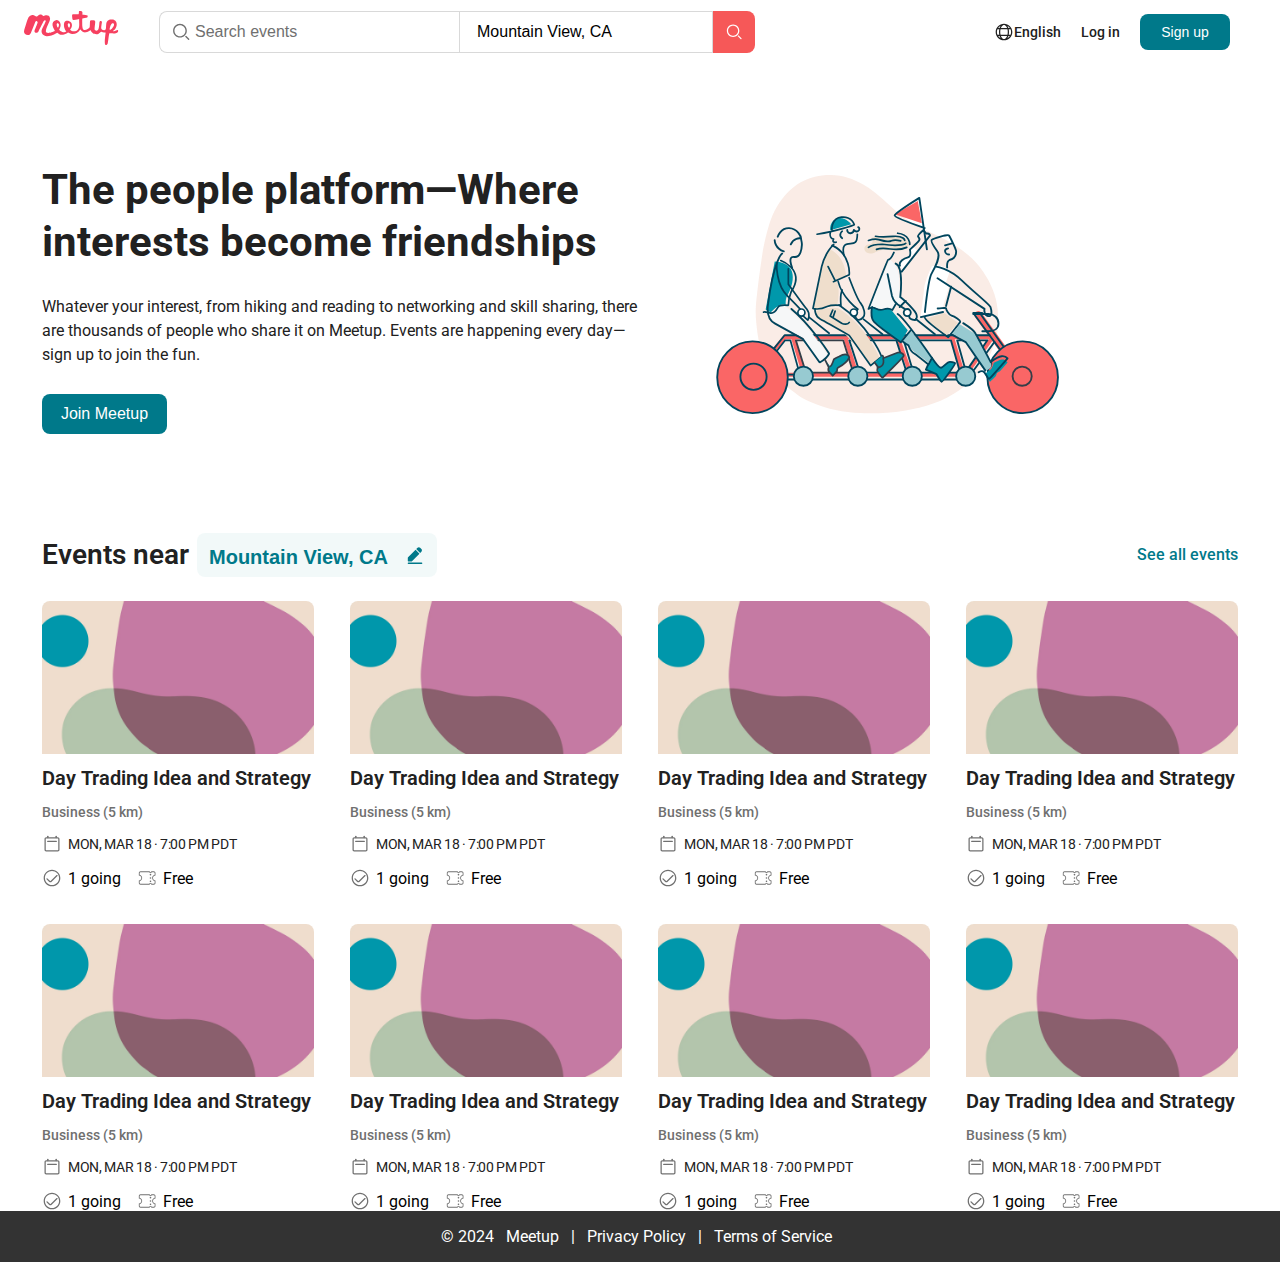
==== index.html @ 97d22ec7 "ADD: partials and routing" ====
<!DOCTYPE html>
<html lang="en">

<head>
    <meta charset="UTF-8">
    <meta name="viewport" content="width=device-width, initial-scale=1.0">
    <link rel="stylesheet" href="./css/main.css">
    <script src="/js/load-partials.js"></script>
    <title>Meetup. The people platform—Where interests become friendships</title>
</head>

<body>
    <!-- Навигация --><!-- Navigation -->
    <header class="header"></header>
    <script>loadPart("header");</script>

    <!-- Основной контент --><!-- Hauptinhalt -->
    <main class="main"></main>
    <script>loadPart("main");</script>

    <!-- Футер --><!-- Fußzeile -->
    <footer class="footer"></footer>
    <script>loadPart("footer");</script>

    <!-- <script src="./js/main.js"></script> -->
</body>

</html>
---- css/main.css ----
@charset "UTF-8";
@import url("https://fonts.googleapis.com/css2?family=Roboto:wght@400;500;700&display=swap");
* {
  margin: 0;
  padding: 0;
  box-sizing: border-box;
}

body {
  font-family: "Roboto", sans-serif;
  background-color: #FFF;
}

button {
  cursor: pointer;
}

.container {
  width: 100%;
  max-width: 1440px; /* Максимальная ширина контента */
  margin: 0 auto;
  padding: 0 0px;
}

/* Стили для основного контента */
.main {
  max-width: 1196px; /* Ширина основного контента */
  margin: 0 auto; /* Центрирование */
  padding: 0 0px; /* Отступы */
  width: 100%;
  display: flex;
  flex-direction: column;
  gap: 24px;
  justify-content: flex-start;
}

/* Медиазапросы для больших экранов (от 1920px) */
@media (min-width: 1920px) {
  .container {
    max-width: 1920px; /* Контейнер расширяется для больших экранов */
  }
}
/* Медиазапросы для планшетов (от 768px до 1024px) */
@media (max-width: 1024px) {
  .container {
    max-width: 100%; /* Контейнер занимает всю ширину */
    padding: 0 15px; /* Отступы */
  }
  .main {
    max-width: 100%; /* Основной контент растягивается на всю ширину */
    padding: 0 15px;
  }
  .nav__search__input {
    width: 100%; /* Поля поиска становятся шире */
  }
}
/* Медиазапросы для мобильных устройств (до 767px) */
@media (max-width: 767px) {
  .container {
    max-width: 100%;
    padding: 0 10px; /* Уменьшаем отступы для мобильных */
  }
  .main {
    max-width: 100%; /* Основной контент занимает всю ширину */
    padding: 0 10px;
  }
  /* Адаптация навигации */
  .nav {
    flex-direction: column; /* Навигация становится вертикальной */
    align-items: center;
  }
  .nav__search__input {
    width: 100%; /* Поля поиска занимают всю ширину */
    margin-bottom: 10px; /* Добавляем отступы между элементами */
  }
  .nav__user-actions {
    flex-direction: column;
    align-items: center;
    margin-top: 10px;
  }
  .events__list {
    flex-direction: column; /* Карточки событий отображаются вертикально */
  }
  .event-card {
    width: 100%; /* Карточки занимают всю ширину */
    margin-bottom: 15px; /* Отступы между карточками */
  }
}
.nav {
  background-color: #FFF;
  display: flex;
  justify-content: space-between;
  align-items: center;
  padding: 11px 50px 11px 24px;
}
.nav__part-left {
  display: flex;
  justify-content: flex-start;
}
.nav__part-right {
  display: flex;
  justify-content: flex-end;
}
.nav__logo-link {
  margin-right: 40px;
}
.nav__search {
  display: flex;
}
.nav__search__button {
  border: none;
  border-radius: 0px 8px 8px 0px;
  background: #F65858;
  width: 42px;
  height: 42px;
  display: flex;
  justify-content: center;
  align-items: center;
}
.nav__search__input {
  height: 42px;
  border: 1px solid #D9D9D9;
  font-size: 16px;
  color: #000;
}
.nav__search__input:nth-child(1) {
  font-size: 16px;
  border-radius: 8px 0px 0px 8px;
  border-right: 0px;
  width: 300px;
  padding-left: 35px;
  background-image: url("/assets/icons/finde-22x22-black.svg");
  background-repeat: no-repeat;
  background-position: 10px center;
}
.nav__search__input:nth-child(1)::placeholder {
  color: #707070;
}
.nav__search__input:nth-child(2) {
  width: 254px;
  border-radius: 0px;
  padding: 13px 9px 13px 17px;
}
.nav__user-actions {
  display: flex;
  justify-content: center;
  align-items: center;
  gap: 20px;
}
.nav__user-actions button {
  border-radius: 8px;
  border: none;
  background: #00798A;
  display: flex;
  width: 90px;
  height: 36px;
  padding: 8px 16px 8px 16px;
  justify-content: center;
  align-items: center;
  color: #FFF;
  font-size: 14px;
}
.nav__user-actions a {
  display: flex;
  justify-content: center;
  align-items: center;
  color: #212121;
  text-align: center;
  font-size: 14px;
  font-style: normal;
  font-weight: 500;
  line-height: 20px;
  text-decoration: none;
}
.nav__user-actions a--primary {
  background-color: #2ecc71;
  padding: 0.5rem 1rem;
  border-radius: 5px;
}

.hero {
  text-align: center;
  background-color: white;
  display: flex;
  padding: 98px 0 98px 0;
  gap: 46px;
}
.hero__left {
  width: 600px;
  display: flex;
  flex-direction: column;
  align-items: flex-start;
  justify-content: space-around;
  gap: 24px;
}
.hero__title {
  font-size: 42px;
  color: #212121;
  font-weight: 700;
  line-height: 52px;
  text-align: left;
}
.hero__description {
  text-align: left;
  color: #212121;
  font-family: Roboto;
  font-size: 16px;
  font-style: normal;
  font-weight: 400;
  line-height: 24px;
}
.hero__join-button {
  border-radius: 8px;
  background: #00798A;
  color: white;
  font-size: 16px;
  display: flex;
  width: 125px;
  height: 40px;
  padding: 8px 16px 8px 16px;
  justify-content: center;
  align-items: center;
  border: none;
}

.events__head {
  display: flex;
  flex-direction: row;
  justify-content: space-between;
  align-items: center;
  padding-bottom: 24px;
}
.events__head__left {
  display: flex;
  flex-direction: row;
  gap: 8px;
  align-items: center;
}
.events__head__right__link {
  text-decoration: none;
  color: #00798A;
  font-size: 16px;
  font-style: normal;
  font-weight: 500;
  line-height: 24px;
}
.events__title {
  font-size: 28px;
  font-weight: 600;
  line-height: 36px;
  color: #212121;
}
.events__input-city {
  border-radius: 8px;
  background: rgba(151, 202, 209, 0.12);
  display: flex;
  width: 240px;
  padding: 12px 12px 8px 12px;
  justify-content: center;
  align-items: flex-start;
  gap: 8px;
  color: #00798A;
  font-size: 20px;
  font-style: normal;
  font-weight: 600;
  line-height: 24px;
  border: none;
  background-image: url("/assets/icons/edit-input.svg");
  background-repeat: no-repeat;
  background-position: calc(100% - 10px) center;
}
.events__list {
  display: grid;
  grid-template-columns: repeat(auto-fit, minmax(250px, 1fr));
  /* Сетка из карточек */
  gap: 36px;
}
.events__list .event-card {
  background-color: #fff;
  border-radius: 10px;
  display: flex;
  flex-direction: column;
  justify-content: center;
}
.events__list .event-card__img {
  width: 100%;
  border-radius: 8px;
  padding-bottom: 12px;
}
.events__list .event-card__title {
  color: #212121;
  font-family: Roboto;
  font-size: 20px;
  font-style: normal;
  font-weight: 600;
  line-height: 24px;
}
.events__list .event-card__info {
  color: #707070;
  font-size: 14px;
  font-style: normal;
  font-weight: 500;
  line-height: 20px;
  padding: 12px 0;
}
.events__list .event-card__date {
  color: #212121;
  font-size: 14px;
  font-style: normal;
  font-weight: 400;
  line-height: 20px;
  letter-spacing: -0.35px;
  text-transform: uppercase;
  padding-bottom: 14px;
  display: flex;
  align-items: center;
  /* Выровнять иконку и текст по центру вертикально */
}
.events__list .event-card__date::before {
  content: url("/assets/icons/calendar.svg");
  padding-right: 6px;
  height: 20px;
  width: 20px;
}
.events__list .event-card__options {
  display: flex;
  flex-direction: row;
  align-items: center;
  gap: 16px;
}
.events__list .event-card__options span {
  display: inline-flex;
  flex-direction: row;
  align-items: center;
}
.events__list .event-card__options span:nth-child(1)::before {
  display: inline-block;
  content: url("/assets/icons/done.svg");
  padding-right: 6px;
  height: 20px;
  width: 20px;
}
.events__list .event-card__options span:nth-child(2)::before {
  display: inline-block;
  content: url("/assets/icons/ticket.svg");
  padding-right: 6px;
  height: 20px;
  width: 20px;
}

.footer {
  background-color: #333;
  color: white;
  text-align: center;
  padding: 1rem 0;
}
.footer__link {
  color: white;
  text-decoration: none;
  margin: 0 0.5rem;
}/*# sourceMappingURL=main.css.map */
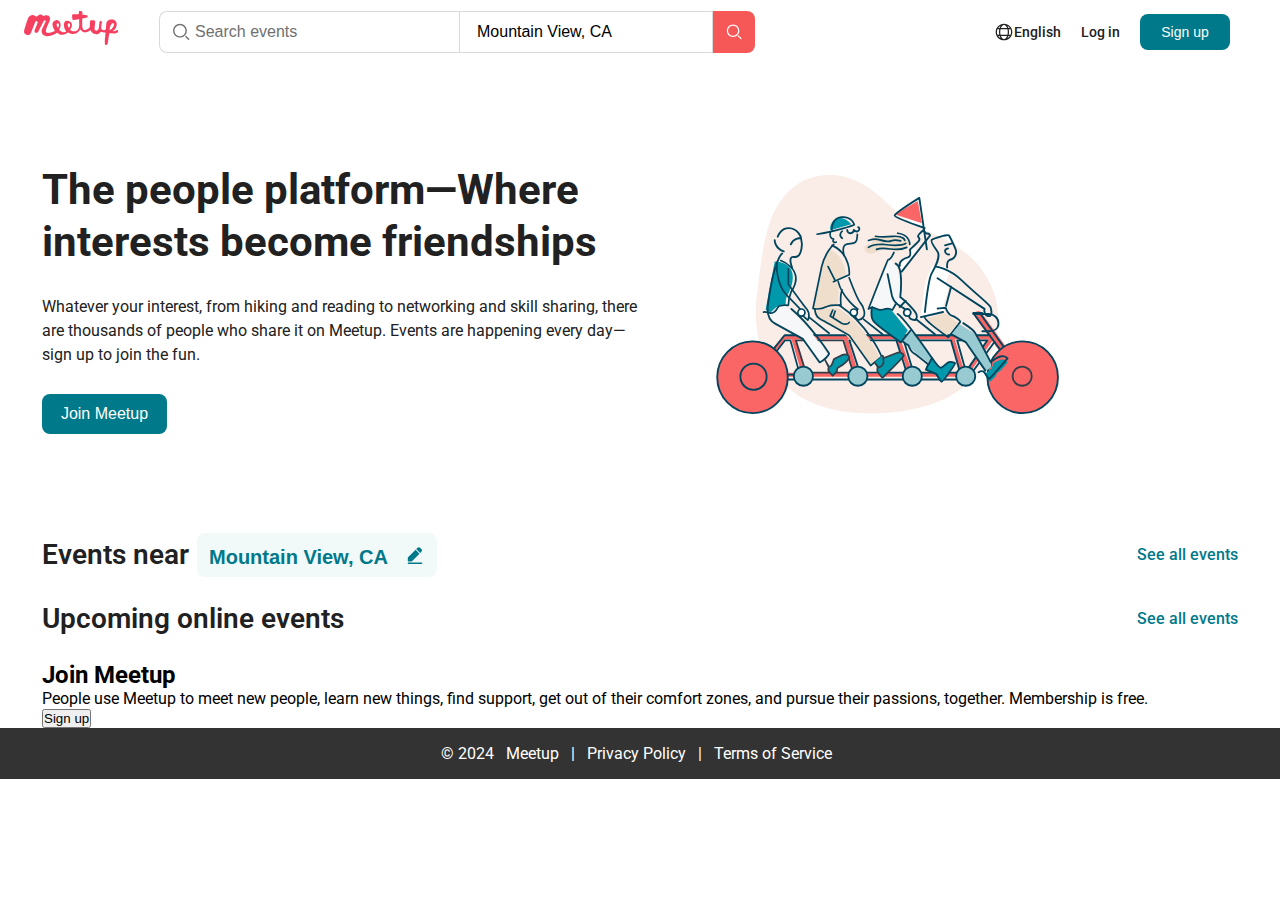
==== commit 43b992f0: "ADD: Section JOIN" ====
--- a/index.html
+++ b/index.html
@@ -6,20 +6,29 @@
     <meta name="viewport" content="width=device-width, initial-scale=1.0">
     <link rel="stylesheet" href="./css/main.css">
     <script src="/js/load-partials.js"></script>
+    <script src="/js/data.js"></script>
+    <script src="/js/events.js"></script>
     <title>Meetup. The people platform—Where interests become friendships</title>
 </head>
 
 <body>
     <!-- Навигация --><!-- Navigation -->
-    <header class="header"></header>
+    <header class="header" id="header"></header>
     <script>loadPart("header");</script>
 
     <!-- Основной контент --><!-- Hauptinhalt -->
-    <main class="main"></main>
-    <script>loadPart("main");</script>
+    <main class="main" id="main"></main>
+    <script>
+        loadPart("main")
+            .then(()=>{
+        showActualEvents('events__list');
+                showActualEventsOnline('events__list__online');
+
+            })
+    </script>
 
     <!-- Футер --><!-- Fußzeile -->
-    <footer class="footer"></footer>
+    <footer class="footer" id="footer"></footer>
     <script>loadPart("footer");</script>
 
     <!-- <script src="./js/main.js"></script> -->
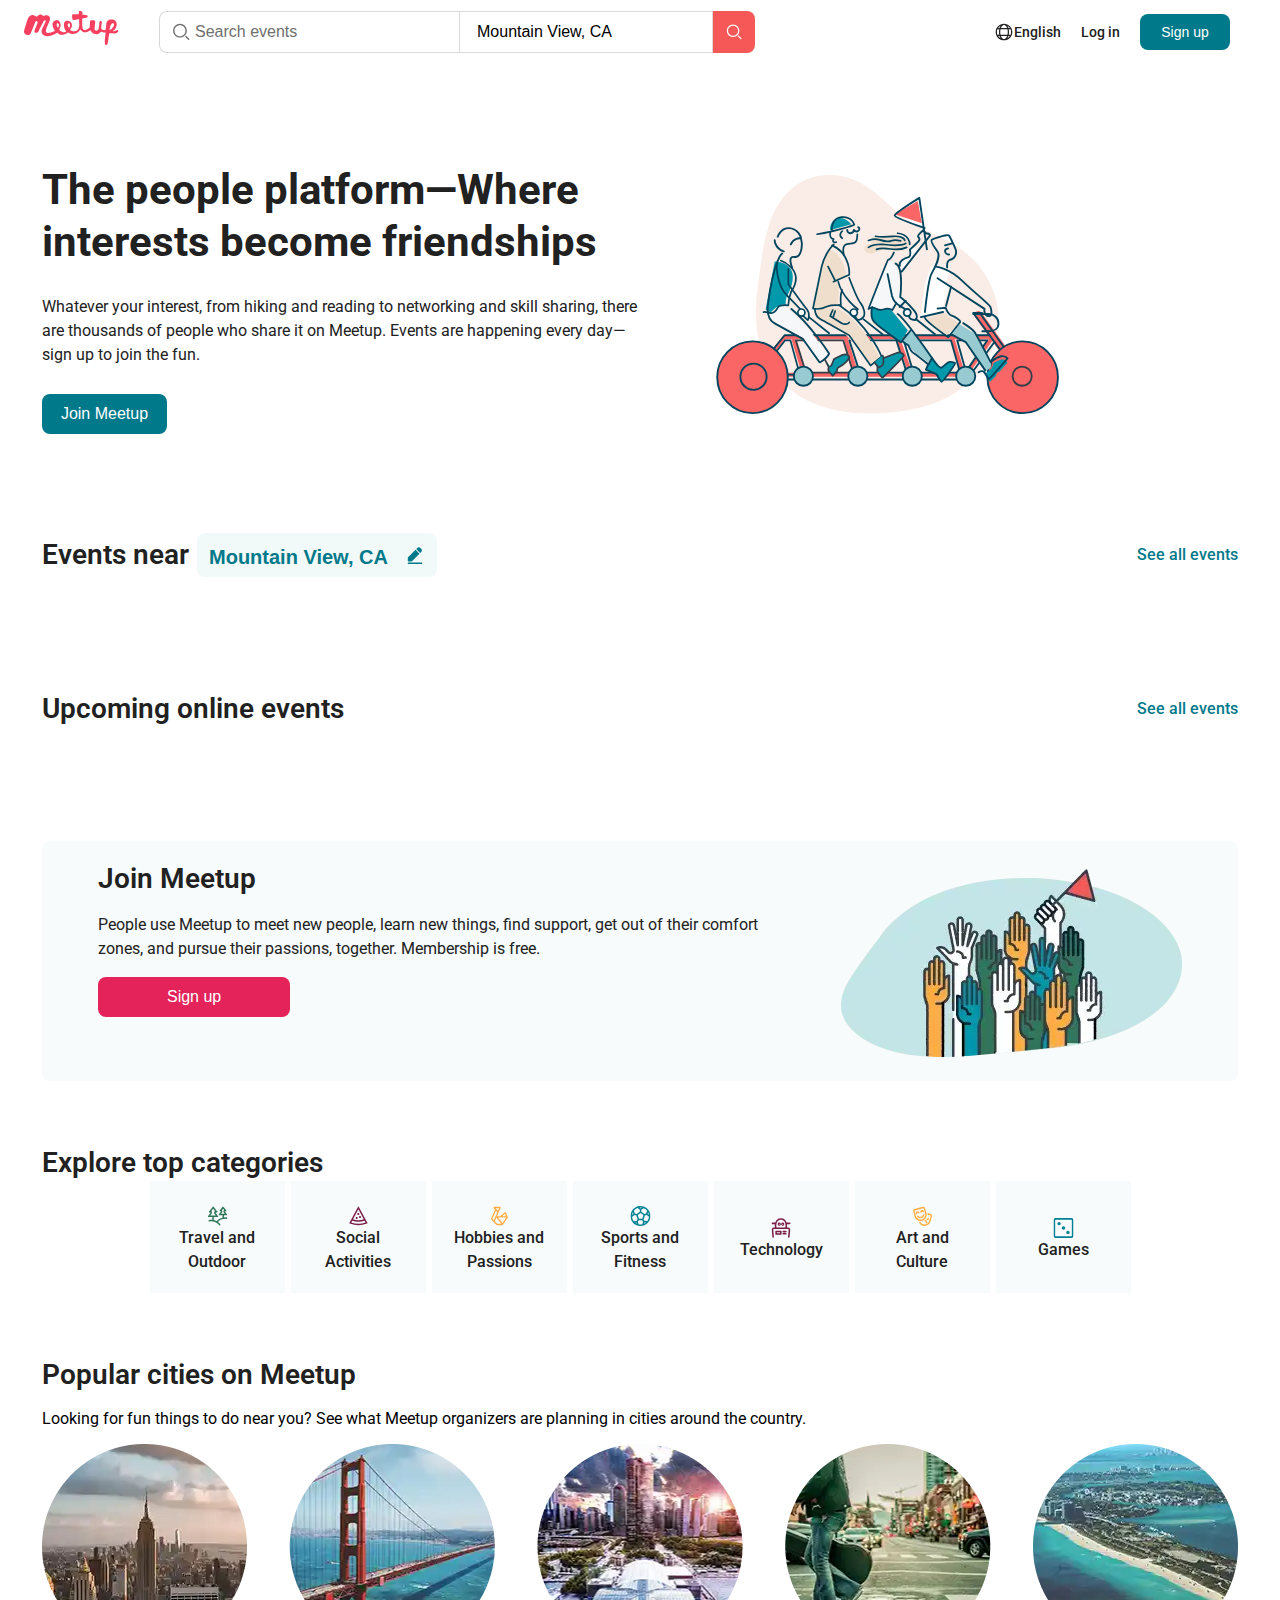
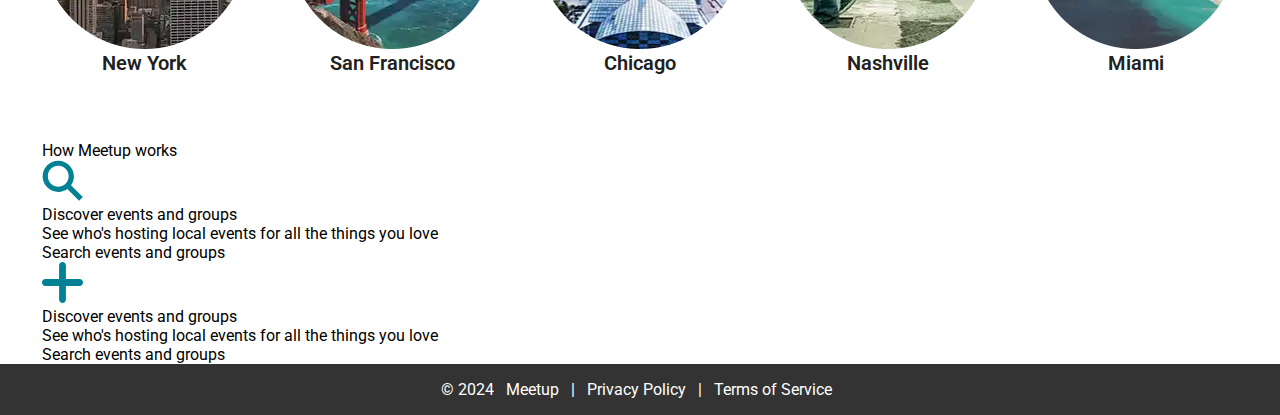
==== commit 3a48ab70: "ADD: Section other-info in main page" ====
--- a/index.html
+++ b/index.html
@@ -20,8 +20,9 @@
     <main class="main" id="main"></main>
     <script>
         loadPart("main")
-            .then(()=>{
-        showActualEvents('events__list');
+            .then(() => {
+                console.log(eventsStore);
+                showActualEvents('events__list');
                 showActualEventsOnline('events__list__online');
 
             })
--- a/css/main.css
+++ b/css/main.css
@@ -223,6 +223,9 @@
   border: none;
 }
 
+.events {
+  padding-bottom: 90px;
+}
 .events__head {
   display: flex;
   flex-direction: row;
@@ -272,7 +275,6 @@
 .events__list {
   display: grid;
   grid-template-columns: repeat(auto-fit, minmax(250px, 1fr));
-  /* Сетка из карточек */
   gap: 36px;
 }
 .events__list .event-card {
@@ -280,7 +282,7 @@
   border-radius: 10px;
   display: flex;
   flex-direction: column;
-  justify-content: center;
+  justify-content: flex-start;
 }
 .events__list .event-card__img {
   width: 100%;
@@ -289,7 +291,6 @@
 }
 .events__list .event-card__title {
   color: #212121;
-  font-family: Roboto;
   font-size: 20px;
   font-style: normal;
   font-weight: 600;
@@ -314,7 +315,6 @@
   padding-bottom: 14px;
   display: flex;
   align-items: center;
-  /* Выровнять иконку и текст по центру вертикально */
 }
 .events__list .event-card__date::before {
   content: url("/assets/icons/calendar.svg");
@@ -358,4 +358,136 @@
   color: white;
   text-decoration: none;
   margin: 0 0.5rem;
+}
+
+.onother_info {
+  display: flex;
+  flex-direction: column;
+  gap: 64px;
+}
+
+.join {
+  border-radius: 8px;
+  background-color: rgba(151, 202, 209, 0.08);
+  width: 100%;
+  padding: 20px 56px;
+  display: flex;
+  flex-direction: row;
+  gap: 74px;
+}
+.join__content {
+  gap: 16px;
+  display: flex;
+  flex-direction: column;
+}
+.join__title {
+  color: #212121;
+  font-size: 28px;
+  font-weight: 600;
+  line-height: 36px;
+}
+.join__description {
+  color: #212121;
+  font-size: 16px;
+  font-weight: 400;
+  line-height: 24px;
+}
+.join__button {
+  border-radius: 8px;
+  background: #E32359;
+  display: flex;
+  width: 192px;
+  height: 40px;
+  padding: 8px 66.6px 8px 66.78px;
+  justify-content: center;
+  align-items: center;
+  color: #FFF;
+  font-size: 16px;
+  font-weight: 500;
+  line-height: 24px;
+  border: none;
+}
+
+.categories__title {
+  color: #212121;
+  font-size: 28px;
+  font-style: normal;
+  font-weight: 600;
+  line-height: 36px;
+}
+.categories__items {
+  border-radius: 8px;
+  display: flex;
+  flex-direction: row;
+  justify-content: center;
+  align-items: center;
+  gap: 6px;
+}
+.categories__item {
+  padding: 22px 16px 16px 16px;
+  background: rgba(151, 202, 209, 0.08);
+  width: 135px;
+  height: 112px;
+  display: flex;
+  flex-direction: column;
+  justify-content: center;
+  align-items: center;
+}
+.categories__item p {
+  color: #212121;
+  text-align: center;
+  font-size: 16px;
+  font-style: normal;
+  font-weight: 500;
+  line-height: 24px;
+}
+
+.city {
+  display: flex;
+  flex-direction: column;
+  gap: 16px;
+}
+.city__title {
+  color: #212121;
+  font-size: 28px;
+  font-style: normal;
+  font-weight: 600;
+  line-height: 36px;
+}
+.city__description {
+  color: #707070;
+  font-size: 16px;
+  font-style: normal;
+  font-weight: 400;
+  line-height: 24px;
+}
+.city__items {
+  display: flex;
+  flex-direction: row;
+  gap: 42px;
+}
+.city__item {
+  display: flex;
+  flex-direction: column;
+  justify-content: center;
+  align-items: center;
+  color: #212121;
+  text-align: center;
+  font-size: 20px;
+  font-style: normal;
+  font-weight: 600;
+  line-height: 28px;
+}
+
+.how {
+  display: flex;
+  flex-direction: column;
+}
+.how__items {
+  display: flex;
+  flex-direction: row;
+}
+.how__item {
+  display: flex;
+  flex-direction: column;
 }/*# sourceMappingURL=main.css.map */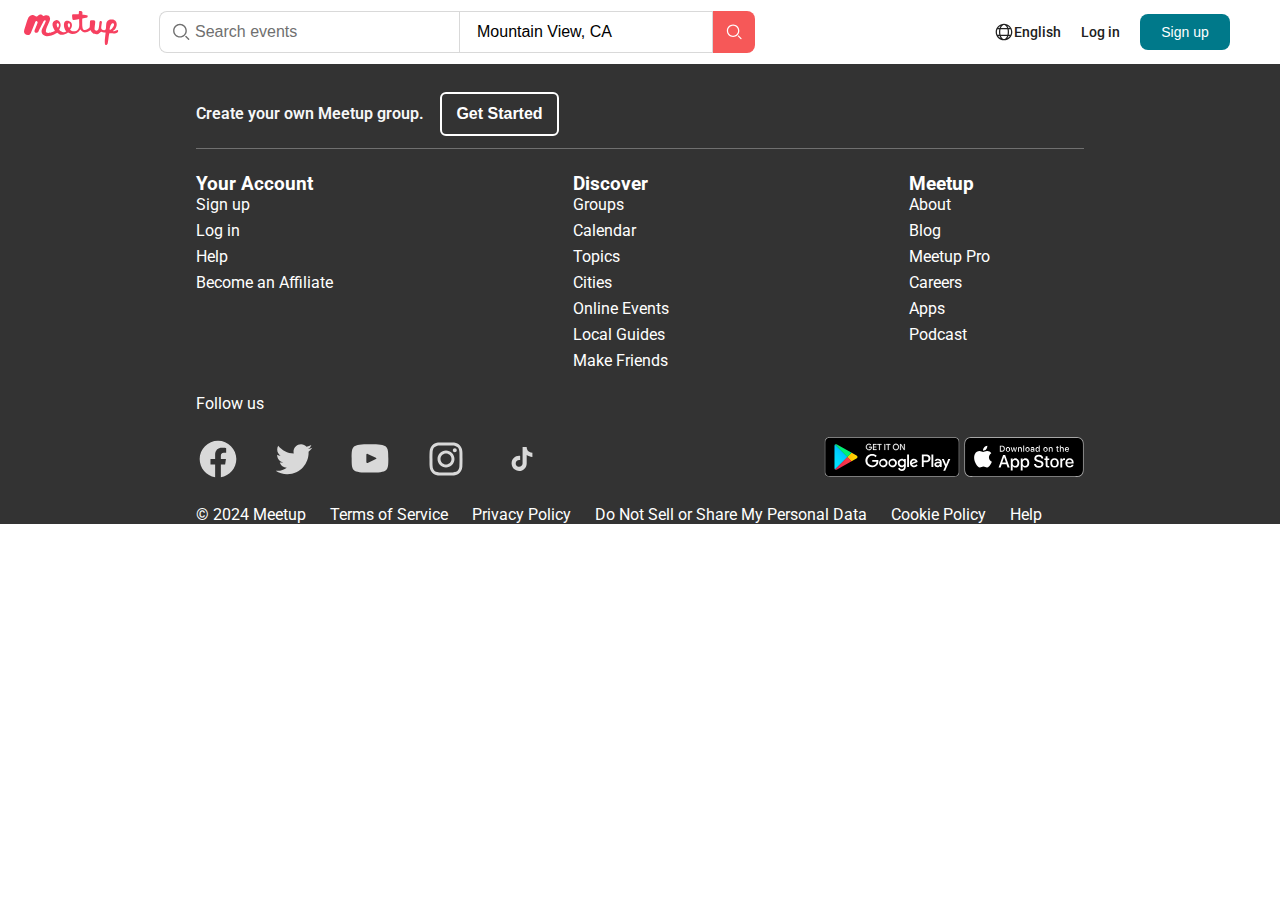
==== commit f538ecae: "ADD: new page in routing" ====
--- a/index.html
+++ b/index.html
@@ -1,38 +1,43 @@
 <!DOCTYPE html>
 <html lang="en">
-
-<head>
-    <meta charset="UTF-8">
-    <meta name="viewport" content="width=device-width, initial-scale=1.0">
-    <link rel="stylesheet" href="./css/main.css">
+  <head>
+    <meta charset="UTF-8" />
+    <meta name="viewport" content="width=device-width, initial-scale=1.0" />
+    <link rel="stylesheet" href="./css/main.css" />
     <script src="/js/load-partials.js"></script>
     <script src="/js/data.js"></script>
     <script src="/js/events.js"></script>
-    <title>Meetup. The people platform—Where interests become friendships</title>
-</head>
+    <title>
+      Meetup. The people platform—Where interests become friendships
+    </title>
+  </head>
 
-<body>
+  <body>
     <!-- Навигация --><!-- Navigation -->
     <header class="header" id="header"></header>
-    <script>loadPart("header");</script>
+    <script>
+      loadPart("header");
+    </script>
 
     <!-- Основной контент --><!-- Hauptinhalt -->
     <main class="main" id="main"></main>
     <script>
-        loadPart("main")
-            .then(() => {
-                console.log(eventsStore);
-                showActualEvents('events__list');
-                showActualEventsOnline('events__list__online');
-
-            })
+      const urlParams = new URLSearchParams(window.location.search);
+      const pageParam = urlParams.get("page");
+        if (pageParam==='')
+      loadPart("main").then(() => {
+        console.log(eventsStore);
+        showActualEvents("events__list");
+        showActualEventsOnline("events__list__online");
+      });
     </script>
 
     <!-- Футер --><!-- Fußzeile -->
     <footer class="footer" id="footer"></footer>
-    <script>loadPart("footer");</script>
+    <script>
+      loadPart("footer");
+    </script>
 
     <!-- <script src="./js/main.js"></script> -->
-</body>
-
-</html>+  </body>
+</html>
--- a/css/main.css
+++ b/css/main.css
@@ -133,6 +133,9 @@
   background-repeat: no-repeat;
   background-position: 10px center;
 }
+.nav__search__input:nth-child(1)::-moz-placeholder {
+  color: #707070;
+}
 .nav__search__input:nth-child(1)::placeholder {
   color: #707070;
 }
@@ -286,10 +289,15 @@
 }
 .events__list .event-card__img {
   width: 100%;
-  border-radius: 8px;
-  padding-bottom: 12px;
+  height: 192px !important;
+  /* Задаем фиксированную высоту */
+  -o-object-fit: cover !important;
+     object-fit: cover !important;
+  /* Изображение будет обрезано, чтобы сохранить пропорции */
+  border-radius: 8px;
 }
 .events__list .event-card__title {
+  padding-top: 12px;
   color: #212121;
   font-size: 20px;
   font-style: normal;
@@ -351,16 +359,94 @@
 .footer {
   background-color: #333;
   color: white;
-  text-align: center;
-  padding: 1rem 0;
-}
-.footer__link {
+  display: flex;
+  padding: 16px 196px 0px 196px;
+  justify-content: center;
+  align-items: center;
+}
+.footer__links-list {
+  display: flex;
+  flex-direction: column;
+  gap: 7px;
+}
+.footer a {
   color: white;
   text-decoration: none;
-  margin: 0 0.5rem;
-}
-
-.onother_info {
+}
+.footer ul {
+  list-style: none;
+}
+.footer__container {
+  gap: 24px;
+  display: flex;
+  flex-direction: column;
+}
+.footer__container__top {
+  display: flex;
+  height: 69px;
+  align-items: center;
+  gap: 16px;
+  flex-shrink: 0;
+  border-bottom: 1px solid #707070;
+}
+.footer__container__top__text {
+  color: #f6f7f8;
+  font-family: Roboto;
+  font-size: 16px;
+  font-weight: 600;
+  line-height: 24px;
+}
+.footer__container__top__button {
+  border-radius: 6px;
+  border: 2px solid #fff;
+  display: flex;
+  width: 119px;
+  height: 44px;
+  padding: 10px 14px 10px 14px;
+  justify-content: center;
+  align-items: center;
+  color: #fff;
+  font-size: 16px;
+  font-weight: 600;
+  line-height: 24px;
+  background-color: #333;
+}
+.footer__container__links {
+  display: flex;
+  flex-direction: row;
+  gap: 240px;
+  justify-content: flex-start;
+  align-items: flex-start;
+}
+.footer__container__social {
+  display: flex;
+  flex-direction: row;
+  justify-content: flex-start;
+  gap: 32px;
+}
+.footer__container__app {
+  display: flex;
+  flex-direction: row;
+  justify-content: flex-end;
+  gap: 24px;
+}
+.footer__container__ico {
+  display: flex;
+  flex-direction: row;
+  justify-content: space-between;
+}
+.footer__container__bottom {
+  display: flex;
+  flex-direction: row;
+  gap: 24px;
+}
+.footer__container__bottom-list {
+  display: flex;
+  flex-direction: row;
+  gap: 24px;
+}
+
+.another-info {
   display: flex;
   flex-direction: column;
   gap: 64px;
@@ -483,11 +569,91 @@
   display: flex;
   flex-direction: column;
 }
+.how__title {
+  color: #212121;
+  font-size: 28px;
+  font-weight: 600;
+  line-height: 36px;
+}
 .how__items {
   display: flex;
   flex-direction: row;
+  gap: 32px;
 }
 .how__item {
-  display: flex;
-  flex-direction: column;
+  border-radius: 8px;
+  background: rgba(151, 202, 209, 0.08);
+  padding: 32px 112px 24px 24px;
+  display: flex;
+  flex-direction: row;
+  align-items: flex-start;
+  gap: 24px;
+}
+.how__item__content__title {
+  color: #212121;
+  font-size: 20px;
+  font-weight: 600;
+  line-height: 24px;
+}
+.how__item__content__description {
+  color: #212121;
+  font-size: 16px;
+  font-style: normal;
+  font-weight: 400;
+  line-height: 24px;
+}
+.how__item__content__link {
+  color: #00798a;
+  font-size: 16px;
+  font-weight: 500;
+  line-height: 24px;
+}
+
+.friendships {
+  display: flex;
+  flex-direction: column;
+  gap: 16px;
+}
+.friendships__title {
+  color: #212121;
+  font-size: 28px;
+  font-weight: 600;
+  line-height: 36px;
+}
+.friendships__description {
+  color: #707070;
+  font-size: 16px;
+  font-style: normal;
+  font-weight: 400;
+  line-height: 24px;
+}
+.friendships__items {
+  display: flex;
+  flex-direction: row;
+  gap: 32px;
+}
+.friendships__item {
+  display: flex;
+  flex-direction: column;
+  gap: 16px;
+}
+.friendships__item__title {
+  color: #212121;
+  font-size: 18px;
+  font-weight: 600;
+  line-height: 28px; /* 155.556% */
+}
+.friendships__item__description {
+  color: #707070;
+  font-size: 16px;
+  font-weight: 400;
+  line-height: 24px; /* 150% */
+}
+.friendships__item__link {
+  color: #00798a;
+  font-family: Roboto;
+  font-size: 16px;
+  font-style: normal;
+  font-weight: 400;
+  line-height: 24px; /* 150% */
 }/*# sourceMappingURL=main.css.map */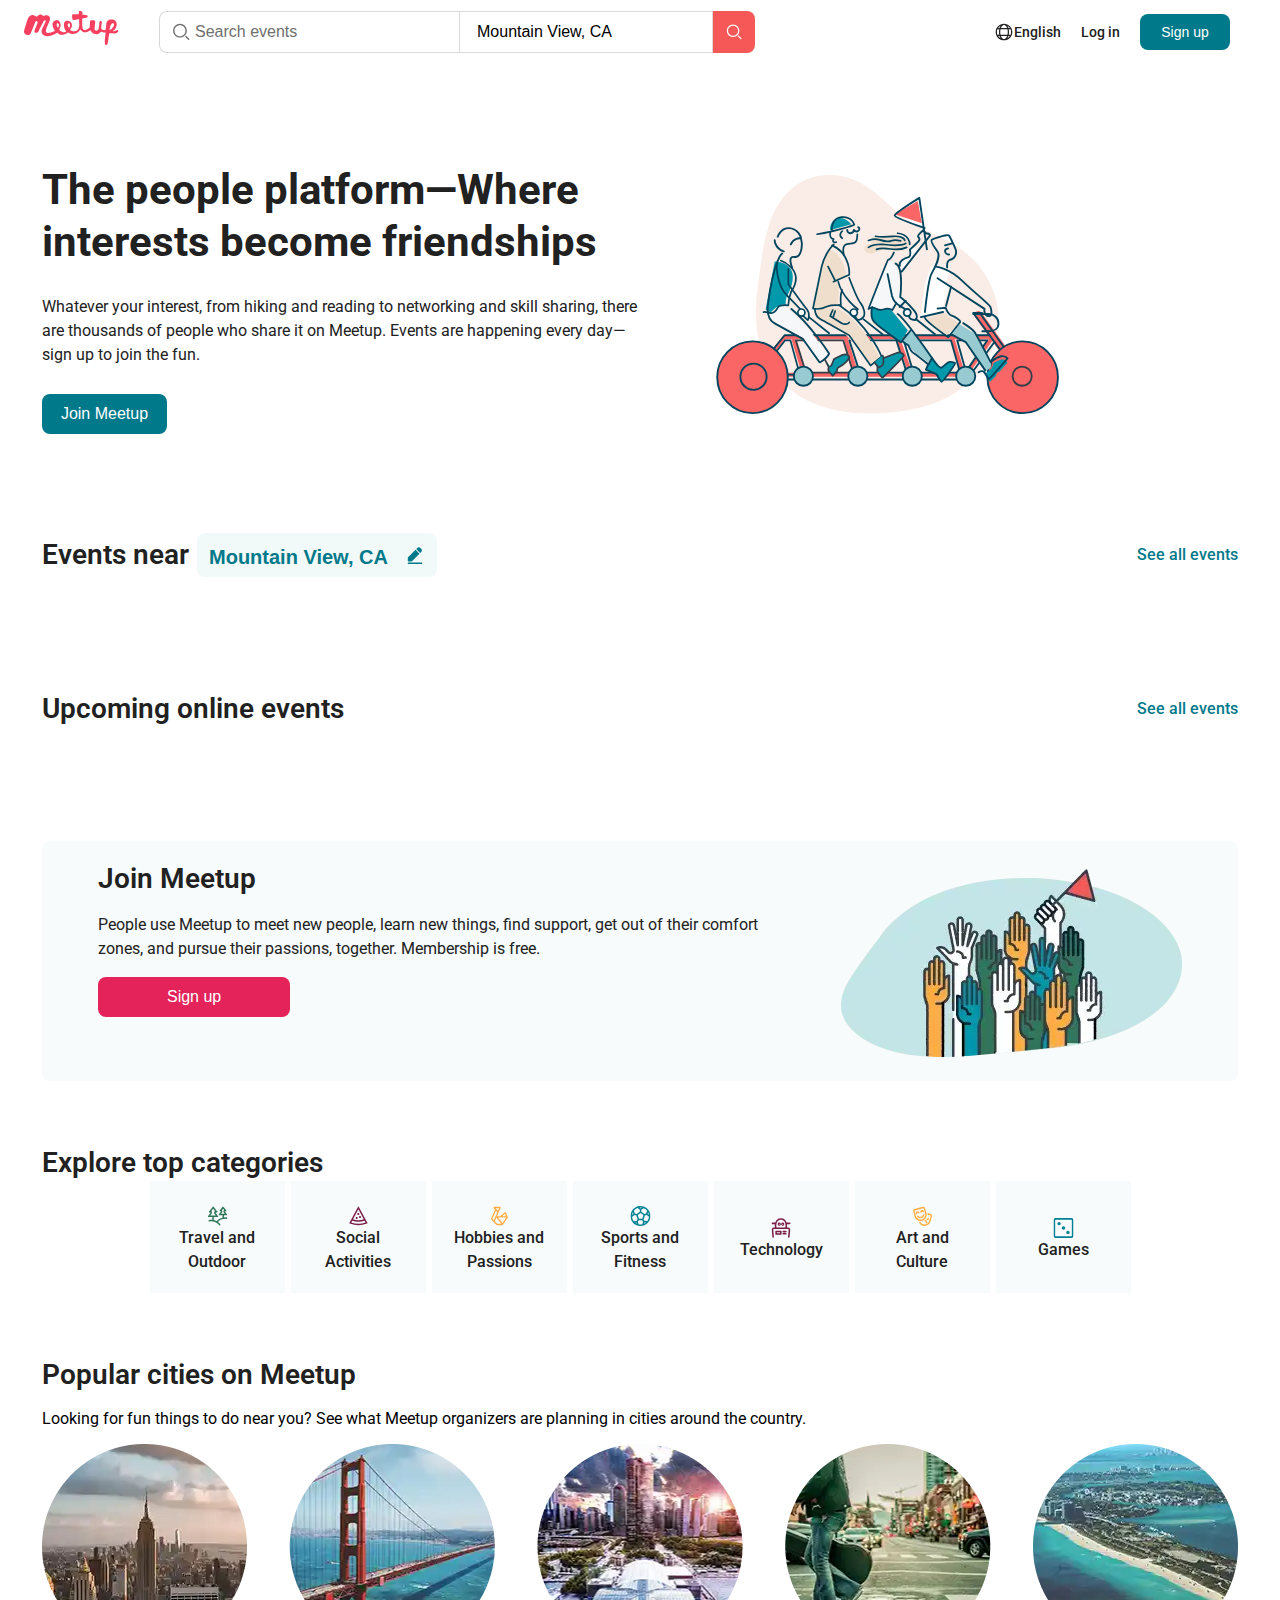
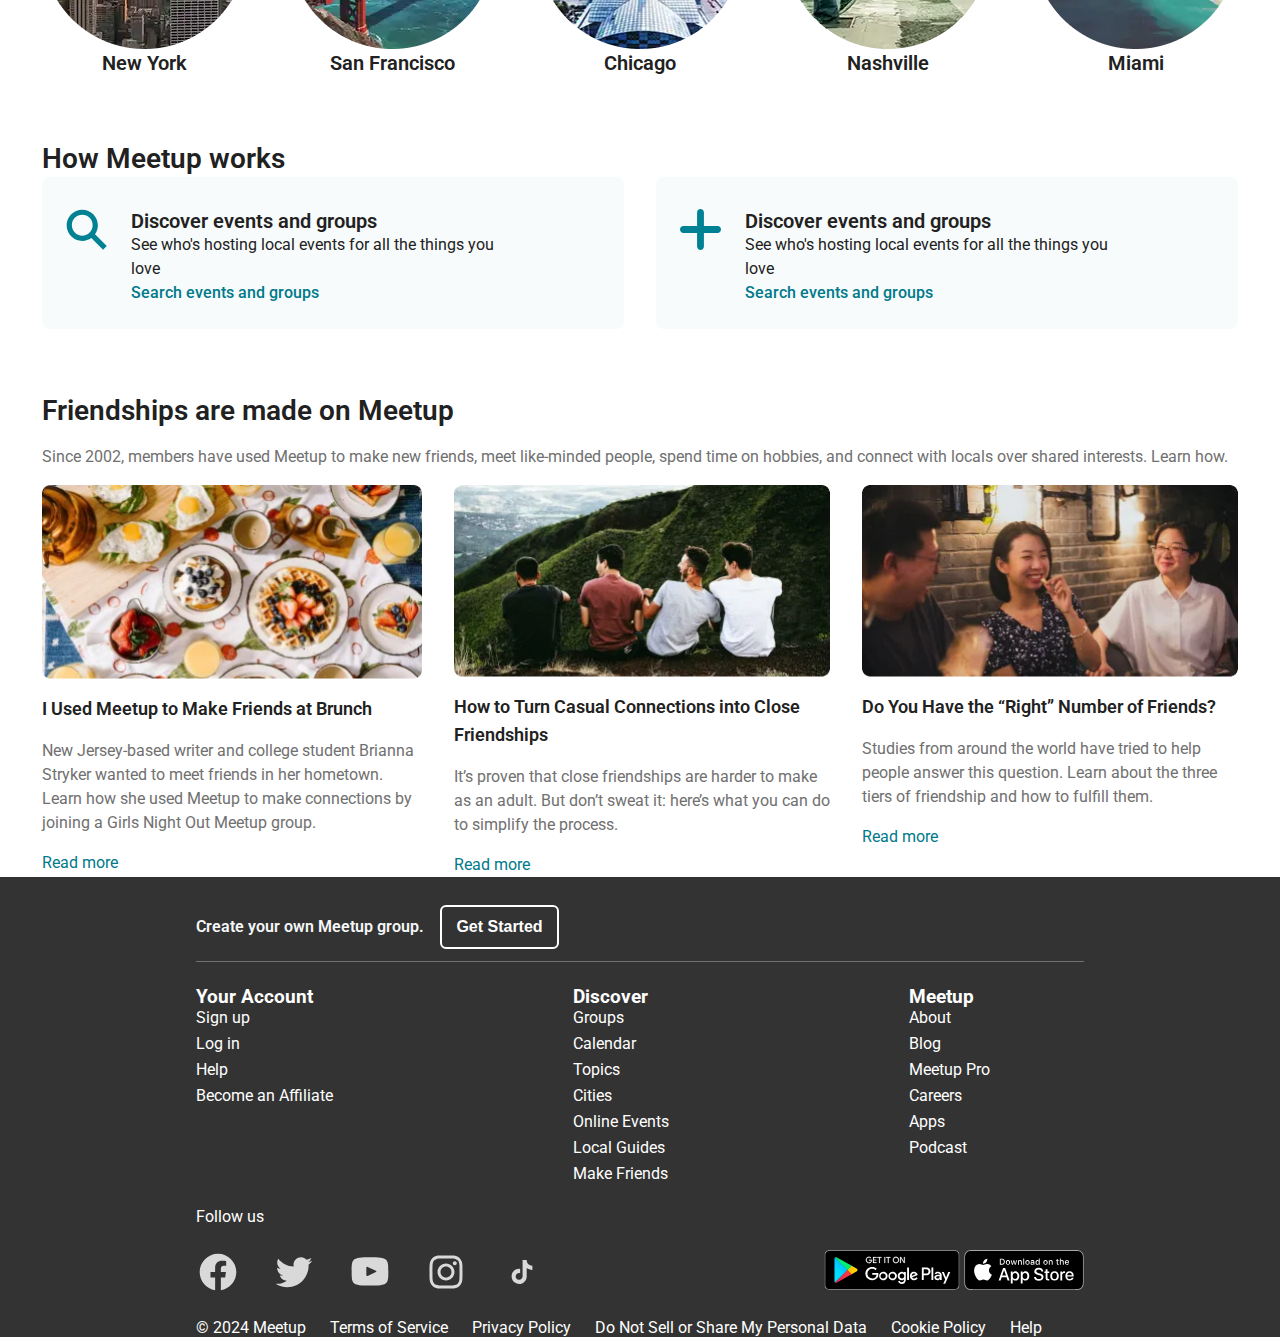
==== commit ff813810: "ADD: new page in routing 2" ====
--- a/index.html
+++ b/index.html
@@ -24,12 +24,15 @@
     <script>
       const urlParams = new URLSearchParams(window.location.search);
       const pageParam = urlParams.get("page");
-        if (pageParam==='')
-      loadPart("main").then(() => {
-        console.log(eventsStore);
-        showActualEvents("events__list");
-        showActualEventsOnline("events__list__online");
-      });
+      if (pageParam === "events") {
+        loadPart("events").then(() => {
+        });        
+      } else {
+        loadPart("main").then(() => {
+          showActualEvents("events__list");
+          showActualEventsOnline("events__list__online");
+        });
+      }
     </script>
 
     <!-- Футер --><!-- Fußzeile -->
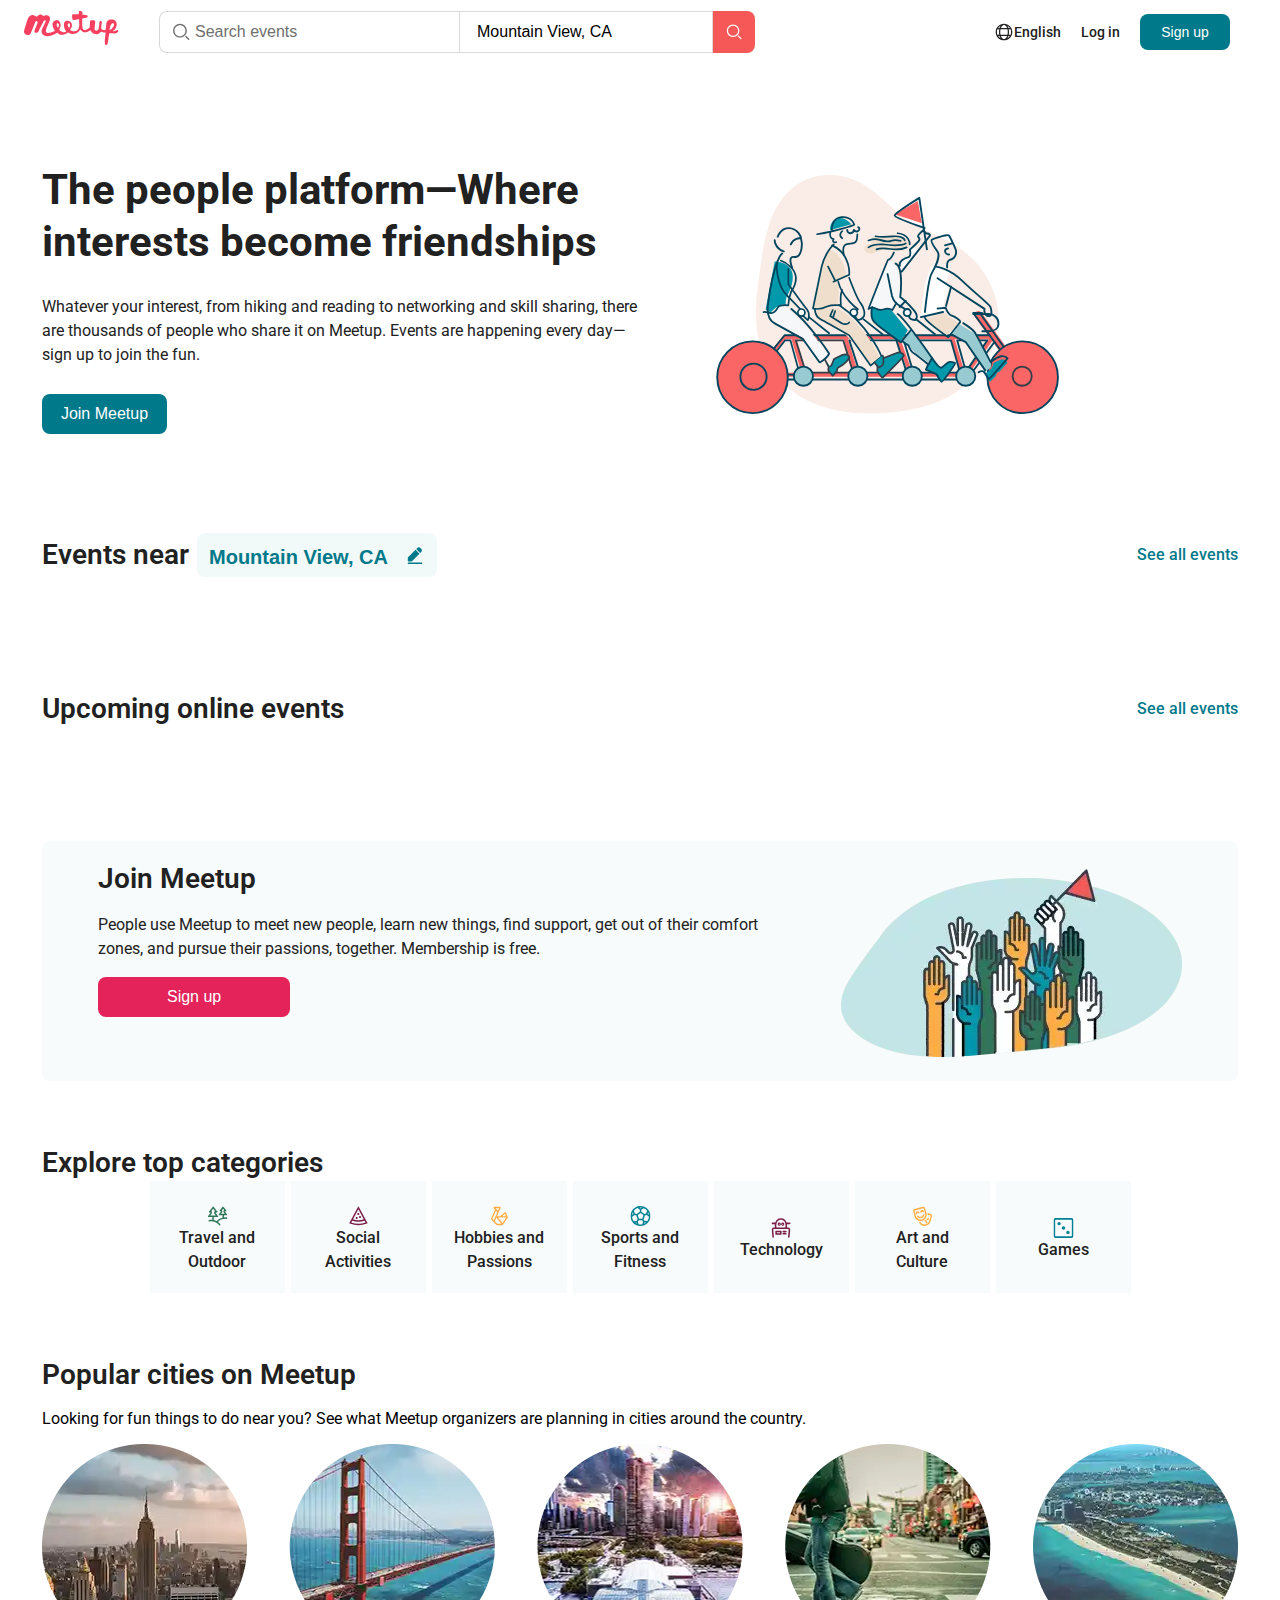
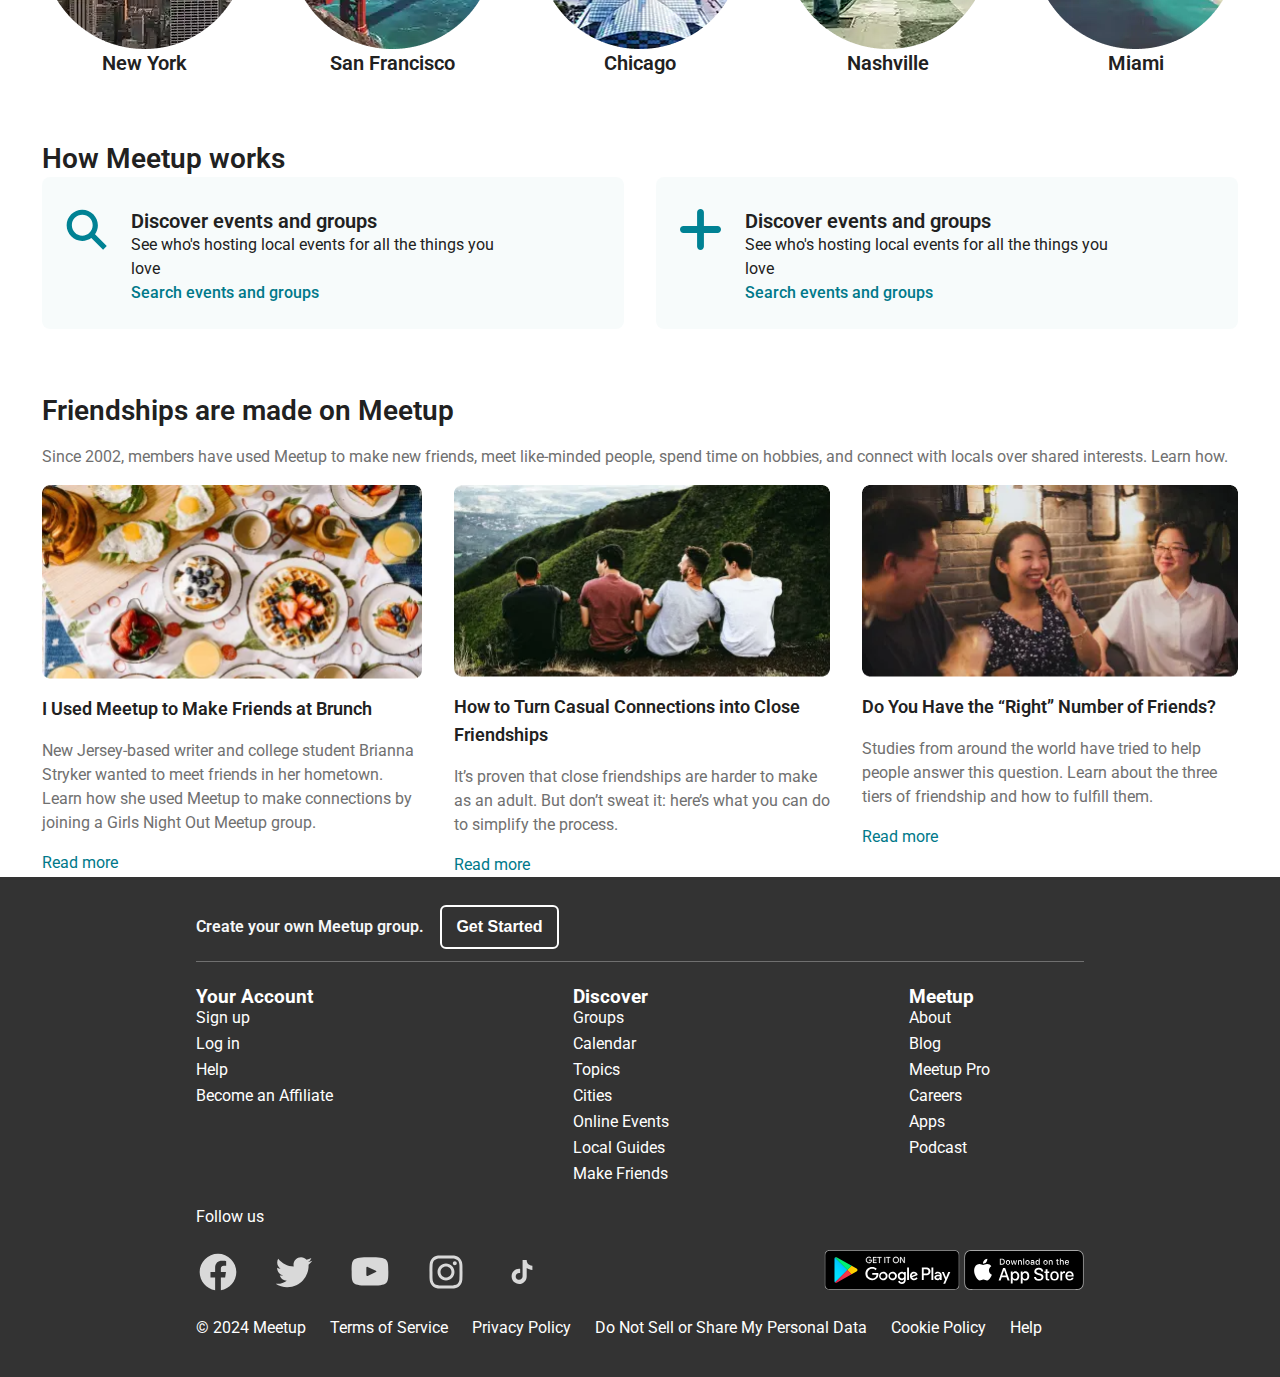
==== commit 3755ad7c: "ADD: New page sections" ====
--- a/index.html
+++ b/index.html
@@ -25,7 +25,7 @@
       const urlParams = new URLSearchParams(window.location.search);
       const pageParam = urlParams.get("page");
       if (pageParam === "events") {
-        loadPart("events").then(() => {
+        loadPart("events", "main").then(() => {
         });        
       } else {
         loadPart("main").then(() => {
--- a/css/main.css
+++ b/css/main.css
@@ -133,9 +133,6 @@
   background-repeat: no-repeat;
   background-position: 10px center;
 }
-.nav__search__input:nth-child(1)::-moz-placeholder {
-  color: #707070;
-}
 .nav__search__input:nth-child(1)::placeholder {
   color: #707070;
 }
@@ -291,8 +288,7 @@
   width: 100%;
   height: 192px !important;
   /* Задаем фиксированную высоту */
-  -o-object-fit: cover !important;
-     object-fit: cover !important;
+  object-fit: cover !important;
   /* Изображение будет обрезано, чтобы сохранить пропорции */
   border-radius: 8px;
 }
@@ -438,6 +434,7 @@
 .footer__container__bottom {
   display: flex;
   flex-direction: row;
+  padding-bottom: 40px;
   gap: 24px;
 }
 .footer__container__bottom-list {
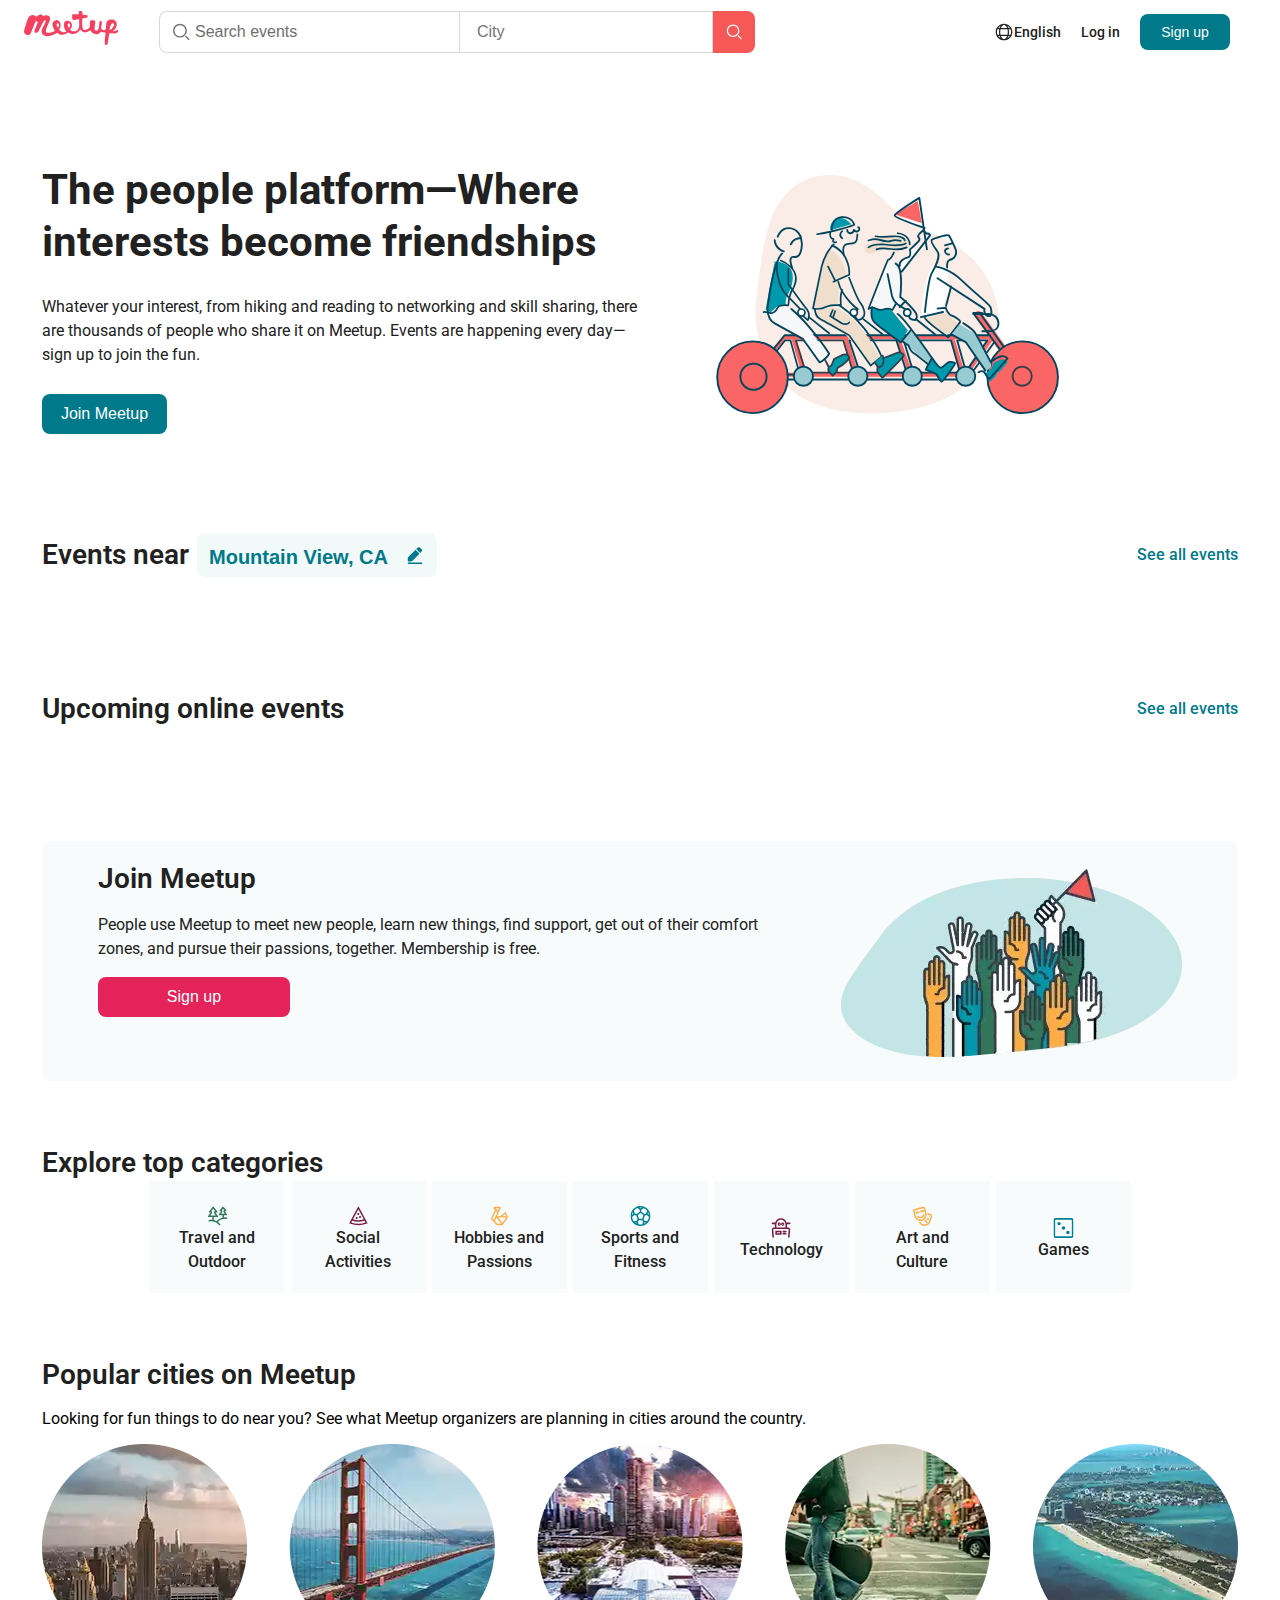
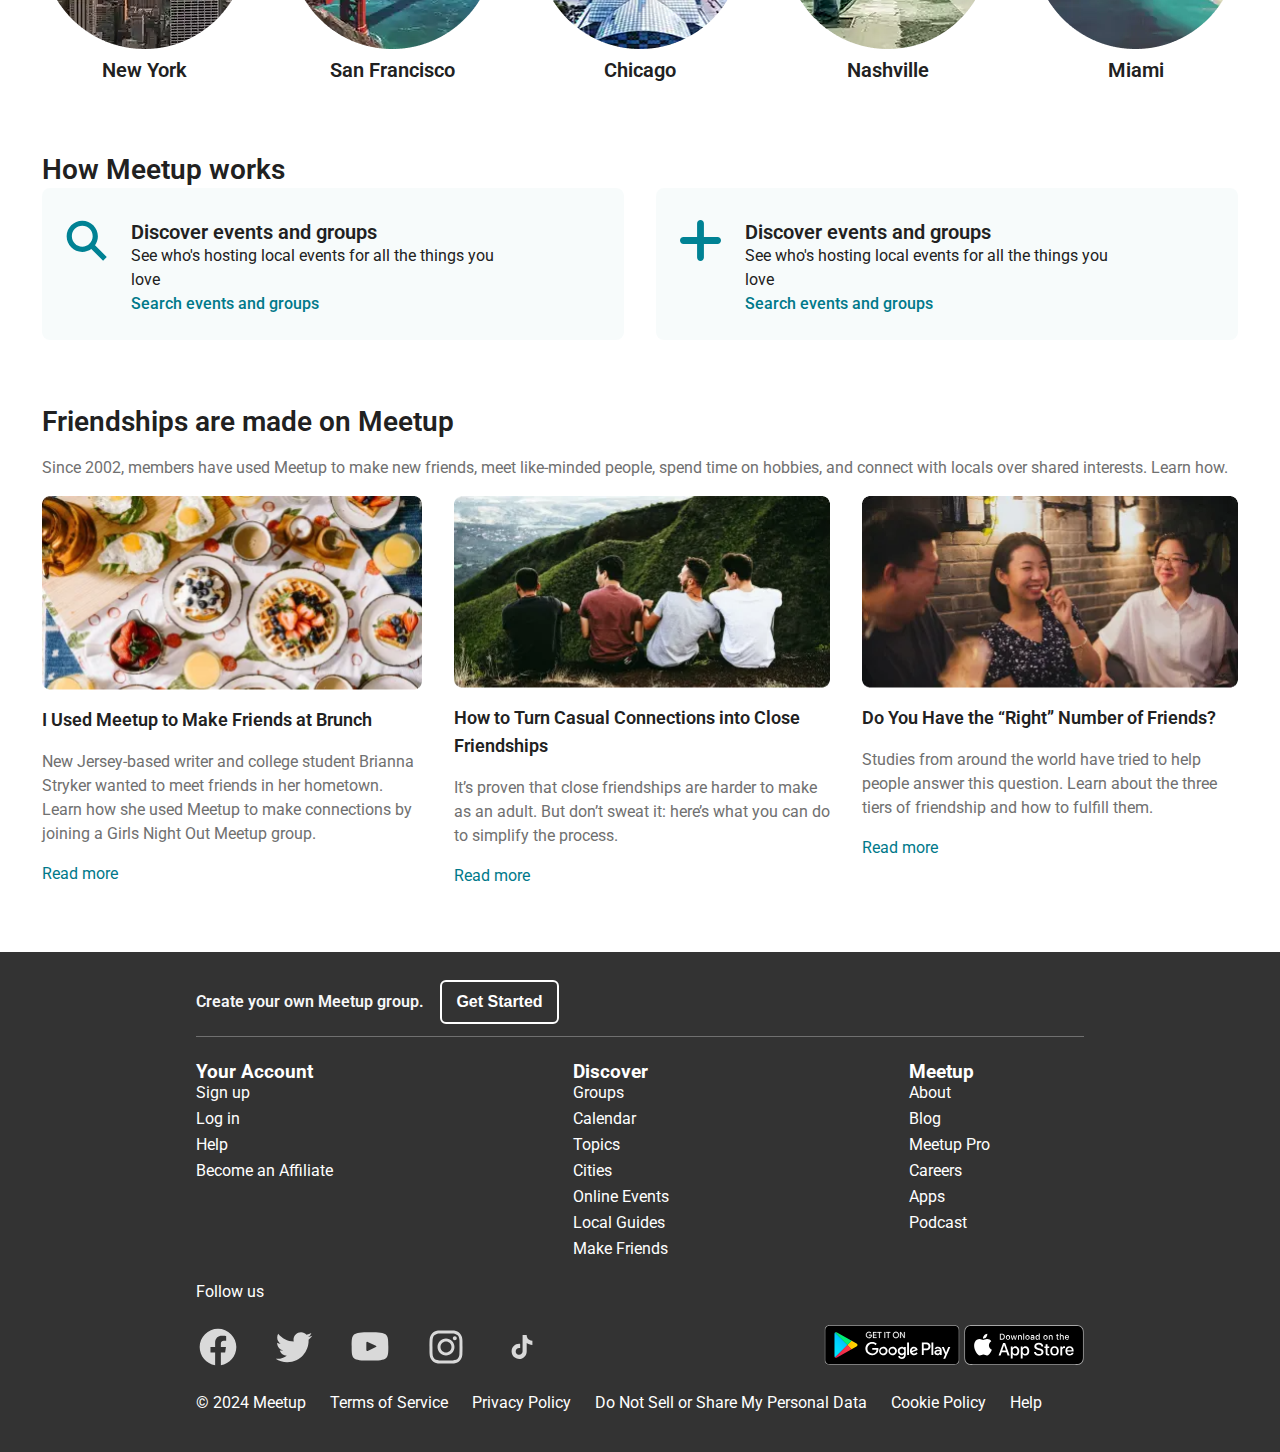
==== commit d1957354: "ADD: Filter, animation, rouiting" ====
--- a/index.html
+++ b/index.html
@@ -26,6 +26,15 @@
       const pageParam = urlParams.get("page");
       if (pageParam === "events") {
         loadPart("events", "main").then(() => {
+          setCity(getCityFromGetParam());
+          setOptinonsByName('city', "selectCity");
+          setOptinonsByName('type', "selectType");
+          setOptinonsByName('category', "selectCategory");
+          setOptinonsByName('distance', "selectDistance");
+          setOptinonsByName('shortDate', "selectDate", "date");
+
+          //showActualEvents("events__list");
+          apllyFilter();
         });        
       } else {
         loadPart("main").then(() => {
--- a/css/main.css
+++ b/css/main.css
@@ -4,6 +4,10 @@
   margin: 0;
   padding: 0;
   box-sizing: border-box;
+}
+
+a {
+  text-decoration: none;
 }
 
 body {
@@ -447,6 +451,7 @@
   display: flex;
   flex-direction: column;
   gap: 64px;
+  padding-bottom: 64px;
 }
 
 .join {
@@ -481,7 +486,7 @@
   display: flex;
   width: 192px;
   height: 40px;
-  padding: 8px 66.6px 8px 66.78px;
+  padding: 8px;
   justify-content: center;
   align-items: center;
   color: #FFF;
@@ -549,6 +554,9 @@
   flex-direction: row;
   gap: 42px;
 }
+.city__items a {
+  text-decoration: none;
+}
 .city__item {
   display: flex;
   flex-direction: column;
@@ -653,4 +661,133 @@
   font-style: normal;
   font-weight: 400;
   line-height: 24px; /* 150% */
+}
+
+.select-container {
+  position: relative;
+  display: inline-block;
+  width: 200px; /* Можно настроить ширину под себя */
+  border-radius: 50px; /* Скругление контейнера */
+  overflow: hidden; /* Скрытие элементов за пределами контейнера */
+}
+
+.custom-select {
+  width: 100%;
+  padding: 10px 40px 10px 20px; /* Добавил отступ справа для стрелки */
+  border: 1px solid #ccc;
+  border-radius: 50px;
+  appearance: none; /* Отключаем стандартное оформление браузера */
+  -webkit-appearance: none;
+  -moz-appearance: none;
+  background-color: #f8f8f8;
+  font-size: 16px;
+  font-weight: 500;
+  z-index: 1; /* Чтобы иконка оставалась сверху */
+  position: relative;
+  cursor: pointer; /* Курсор при наведении */
+}
+
+.custom-select:focus {
+  outline: none;
+  border-color: #000; /* Цвет границы при фокусе */
+  box-shadow: 0 0 4px rgba(0, 0, 0, 0.3); /* Небольшая тень при фокусе */
+}
+
+.select-container::after {
+  content: url("/assets/icons/dropdown.svg"); /* Путь к вашей SVG-иконке */
+  position: absolute;
+  top: 50%;
+  right: 15px;
+  transform: translateY(-50%);
+  pointer-events: none; /* Чтобы иконка не блокировала клик по селекту */
+  z-index: 2;
+  width: 12px; /* Добавил размеры */
+  height: 12px; /* Добавил размеры */
+}
+
+select option {
+  padding: 10px; /* Отступы внутри выпадающего списка */
+  background-color: #fff; /* Фоновый цвет опций */
+  color: #333; /* Цвет текста */
+  font-weight: 500;
+}
+
+.events-container {
+  display: flex;
+  flex-direction: row;
+  gap: 20px;
+  padding-bottom: 100px;
+}
+.events-container__left {
+  width: 70%;
+}
+.events-container__left__filters {
+  display: flex;
+  flex-direction: row;
+  gap: 10px;
+}
+.events-container__right {
+  width: 30%;
+}
+
+.img-container-zoom {
+  overflow: hidden;
+  display: inline-block;
+}
+
+.img-container-zoom img {
+  transition: transform 0.5s ease;
+}
+
+.img-container-zoom:hover img {
+  transform: scale(0.9);
+}
+
+.img-container-zoom-plus {
+  overflow: hidden;
+  display: inline-block;
+}
+
+.img-container-zoom-plus img {
+  transition: transform 0.5s ease;
+}
+
+.img-container-zoom-plus:hover img {
+  transform: scale(1.1);
+}
+
+.img-container-rotate img {
+  transition: transform 0.6s ease;
+}
+
+.img-container-rotate:hover img {
+  transform: rotate(10deg); /* Наклон на 10 градусов */
+}
+
+.img-container-3d {
+  perspective: 1000px; /* Добавляем перспективу для 3D эффекта */
+}
+
+.img-container-3d img {
+  transition: transform 0.6s ease;
+  transform-origin: center;
+}
+
+.img-container-3d:hover img {
+  transform: rotateY(20deg); /* Поворот по оси Y */
+}
+
+@keyframes pulse {
+  0% {
+    transform: scale(1);
+  }
+  50% {
+    transform: scale(1.05);
+  }
+  100% {
+    transform: scale(1);
+  }
+}
+.img-container-pulse img {
+  animation: pulse 2s infinite; /* Эффект пульсации */
 }/*# sourceMappingURL=main.css.map */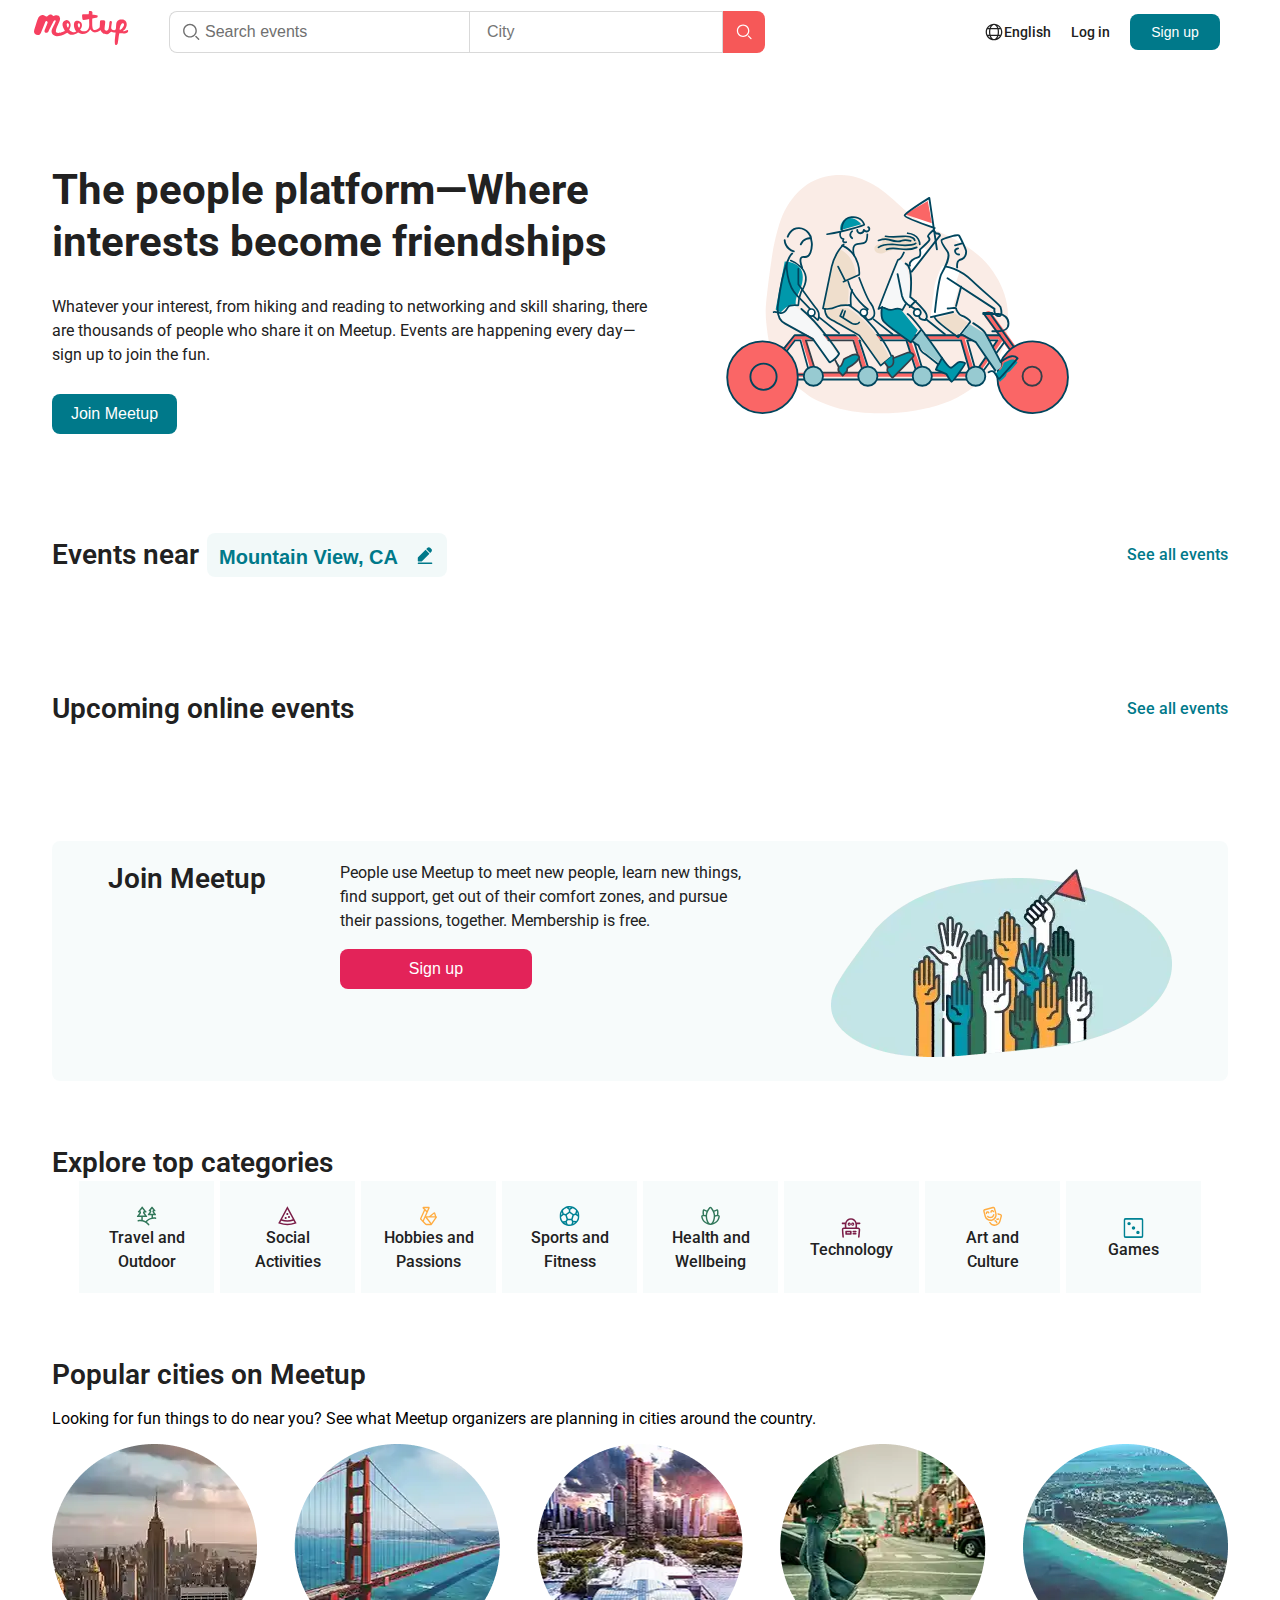
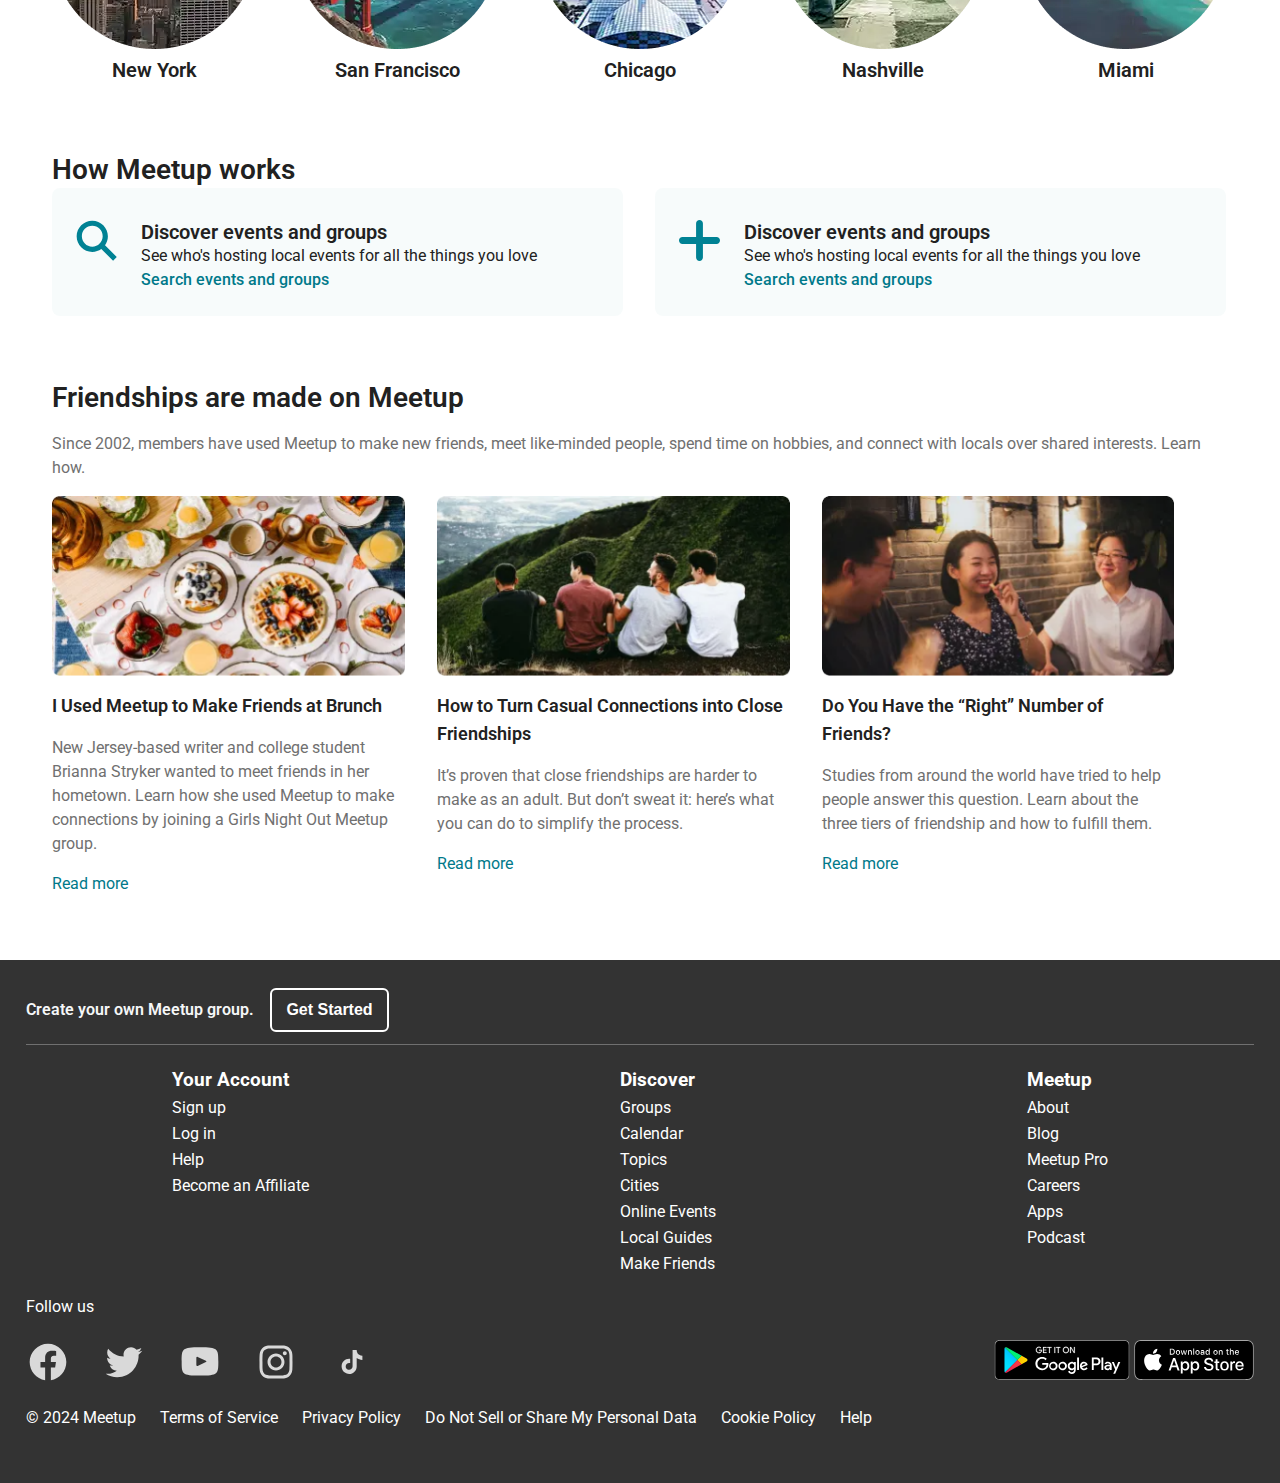
==== commit 7494214a: "MOD: Pages for Event" ====
--- a/index.html
+++ b/index.html
@@ -1,55 +1,69 @@
 <!DOCTYPE html>
 <html lang="en">
-  <head>
-    <meta charset="UTF-8" />
-    <meta name="viewport" content="width=device-width, initial-scale=1.0" />
-    <link rel="stylesheet" href="./css/main.css" />
-    <script src="/js/load-partials.js"></script>
-    <script src="/js/data.js"></script>
-    <script src="/js/events.js"></script>
-    <title>
-      Meetup. The people platform—Where interests become friendships
-    </title>
-  </head>
 
-  <body>
-    <!-- Навигация --><!-- Navigation -->
-    <header class="header" id="header"></header>
-    <script>
-      loadPart("header");
-    </script>
+<head>
+  <meta charset="UTF-8" />
+  <meta name="viewport" content="width=device-width, initial-scale=1.0" />
+  <link rel="stylesheet" href="./css/main.css" />
+  <script src="/js/load-partials.js"></script>
+  <script src="/js/data.js"></script>
+  <script src="/js/events.js"></script>
+  <title>
+    Meetup. The people platform—Where interests become friendships
+  </title>
+</head>
 
-    <!-- Основной контент --><!-- Hauptinhalt -->
-    <main class="main" id="main"></main>
-    <script>
-      const urlParams = new URLSearchParams(window.location.search);
-      const pageParam = urlParams.get("page");
-      if (pageParam === "events") {
-        loadPart("events", "main").then(() => {
-          setCity(getCityFromGetParam());
-          setOptinonsByName('city', "selectCity");
-          setOptinonsByName('type', "selectType");
-          setOptinonsByName('category', "selectCategory");
-          setOptinonsByName('distance', "selectDistance");
-          setOptinonsByName('shortDate', "selectDate", "date");
+<body>
+  <!-- Навигация --><!-- Navigation -->
+  <header class="header" id="header"></header>
+  <script>
+    loadPart("header");
+  </script>
 
-          //showActualEvents("events__list");
-          apllyFilter();
-        });        
+  <!-- Основной контент --><!-- Hauptinhalt -->
+  <main class="main" id="main"></main>
+  <script>
+    const urlParams = new URLSearchParams(window.location.search);
+    const pageParam = urlParams.get("page");
+    if (pageParam === "events") {
+      loadPart("events", "main").then(() => {
+        setCity(getCityFromGetParam());
+        setOptinonsByName('city', "selectCity");
+        setOptinonsByName('type', "selectType");
+        setOptinonsByName('category', "selectCategory");
+        setOptinonsByName('distance', "selectDistance");
+        setOptinonsByName('shortDate', "selectDate", "date");
+
+        //showActualEvents("events__list");
+        apllyFilter();
+      });
+    }
+      if (pageParam === "event") {
+        loadPart("event", "main").then(() => {
+          const titleParam = urlParams.get("title");
+          console.log(encodeURIComponent(titleParam));
+          showCardEvent(eventsStore.filter(val => val.title == decodeURIComponent(titleParam)), 'events__list');
+          document.querySelector(".event-container__title").innerHTML = decodeURIComponent(titleParam);
+          document.querySelector(".event-container__subtitle").innerHTML = eventsStore.filter(val => val.title == decodeURIComponent(titleParam))[0].shortDate;
+          //console.log(eventsStore.filter(val => val.title == decodeURIComponent(titleParam))[0].shortDate);
+
+          
+        });
       } else {
         loadPart("main").then(() => {
           showActualEvents("events__list");
           showActualEventsOnline("events__list__online");
         });
       }
-    </script>
+  </script>
 
-    <!-- Футер --><!-- Fußzeile -->
-    <footer class="footer" id="footer"></footer>
-    <script>
+  <!-- Футер --><!-- Fußzeile -->
+  <footer class="footer" id="footer"></footer>
+  <script>
       loadPart("footer");
-    </script>
+  </script>
 
-    <!-- <script src="./js/main.js"></script> -->
-  </body>
-</html>
+  <!-- <script src="./js/main.js"></script> -->
+</body>
+
+</html>--- a/css/main.css
+++ b/css/main.css
@@ -10,6 +10,16 @@
   text-decoration: none;
 }
 
+a {
+  color: #000; /* Задайте нужный цвет для ссылок */
+  text-decoration: none; /* Убираем подчеркивание */
+}
+
+a:visited, a:hover, a:active {
+  color: #000; /* Фиксируем цвет для всех состояний */
+  text-decoration: none; /* Отключаем подчеркивание для всех состояний */
+}
+
 body {
   font-family: "Roboto", sans-serif;
   background-color: #FFF;
@@ -21,16 +31,15 @@
 
 .container {
   width: 100%;
-  max-width: 1440px; /* Максимальная ширина контента */
+  max-width: 1440px;
+  margin: 0 auto;
+  padding: 0 10px;
+}
+
+.main {
+  max-width: 1196px;
   margin: 0 auto;
   padding: 0 0px;
-}
-
-/* Стили для основного контента */
-.main {
-  max-width: 1196px; /* Ширина основного контента */
-  margin: 0 auto; /* Центрирование */
-  padding: 0 0px; /* Отступы */
   width: 100%;
   display: flex;
   flex-direction: column;
@@ -38,56 +47,163 @@
   justify-content: flex-start;
 }
 
-/* Медиазапросы для больших экранов (от 1920px) */
 @media (min-width: 1920px) {
   .container {
-    max-width: 1920px; /* Контейнер расширяется для больших экранов */
-  }
-}
-/* Медиазапросы для планшетов (от 768px до 1024px) */
+    max-width: 1920px;
+  }
+}
 @media (max-width: 1024px) {
   .container {
-    max-width: 100%; /* Контейнер занимает всю ширину */
-    padding: 0 15px; /* Отступы */
+    max-width: 100%;
+    padding: 0 15px;
   }
   .main {
-    max-width: 100%; /* Основной контент растягивается на всю ширину */
+    max-width: 100%;
     padding: 0 15px;
   }
   .nav__search__input {
-    width: 100%; /* Поля поиска становятся шире */
-  }
-}
-/* Медиазапросы для мобильных устройств (до 767px) */
+    width: 200px !important;
+  }
+  .nav {
+    padding: 11px 0px 11px 0px !important;
+  }
+  .nav__search__input:nth-child(2) {
+    width: 200px;
+  }
+}
+@media (max-width: 850px) {
+  .nav__search__input {
+    width: 150px !important;
+  }
+  .events-container {
+    flex-direction: column !important;
+    justify-content: center;
+    align-items: center;
+  }
+  #googleMap {
+    display: none !important;
+  }
+}
 @media (max-width: 767px) {
   .container {
     max-width: 100%;
-    padding: 0 10px; /* Уменьшаем отступы для мобильных */
+    padding: 0 10px;
   }
   .main {
-    max-width: 100%; /* Основной контент занимает всю ширину */
+    max-width: 100%;
     padding: 0 10px;
   }
-  /* Адаптация навигации */
   .nav {
-    flex-direction: column; /* Навигация становится вертикальной */
-    align-items: center;
+    flex-direction: column-reverse !important;
+    align-items: flex-end !important;
+    gap: 16px !important;
+  }
+  .nav__logo {
+    display: none;
+    position: relative;
+  }
+  .nav__logo__mobi {
+    display: block !important;
+  }
+  .nav__part-left {
+    width: 100%;
+  }
+  .nav__part-right {
+    width: 100%;
+    display: flex !important;
+    flex-direction: row !important;
+    justify-content: space-between !important;
+    align-items: center !important;
+  }
+  .hero {
+    display: flex;
+    flex-direction: column;
+    padding-top: 30px !important;
+  }
+  .hero__left {
+    width: 100% !important;
+    font-size: 25px !important;
+  }
+  .hero__title {
+    font-size: 25px !important;
+    font-weight: 700 !important;
+    line-height: 31px !important;
+  }
+  .hero__description {
+    color: #000;
+    font-size: 12px;
+    font-style: normal;
+    font-weight: 400;
+    line-height: 24px;
+  }
+  .hero__join-button {
+    display: none !important;
+  }
+  .nav__search {
+    width: 100% !important;
   }
   .nav__search__input {
-    width: 100%; /* Поля поиска занимают всю ширину */
-    margin-bottom: 10px; /* Добавляем отступы между элементами */
+    width: 100% !important;
+    margin-bottom: 10px;
+  }
+  #nav__search__input {
+    display: none !important;
   }
   .nav__user-actions {
-    flex-direction: column;
+    flex-direction: row;
     align-items: center;
     margin-top: 10px;
   }
   .events__list {
-    flex-direction: column; /* Карточки событий отображаются вертикально */
+    flex-direction: column;
   }
   .event-card {
-    width: 100%; /* Карточки занимают всю ширину */
-    margin-bottom: 15px; /* Отступы между карточками */
+    width: 100%;
+    margin-bottom: 15px;
+  }
+  .events__head__right__link {
+    display: none !important;
+  }
+  .join {
+    display: flex !important;
+    flex-direction: column !important;
+    justify-content: center !important;
+    align-items: start !important;
+    padding: 20px 10px !important;
+  }
+  .join__title {
+    order: 1 !important;
+    text-align: start;
+  }
+  .join__image {
+    order: 2 !important;
+  }
+  .join__content {
+    order: 3 !important;
+    display: flex;
+    justify-content: center;
+    align-items: center;
+  }
+  .city__items {
+    gap: 10px !important;
+  }
+  .city__item {
+    display: flex !important;
+    flex-direction: column;
+    justify-content: center;
+    align-items: center;
+  }
+  .city__item p {
+    width: 100%;
+  }
+  .img-container-zoom img {
+    width: 170px !important;
+  }
+  .friendships__items {
+    flex-direction: column !important;
+  }
+  .friendships__item {
+    width: 100% !important;
   }
 }
 .nav {
@@ -104,6 +220,9 @@
 .nav__part-right {
   display: flex;
   justify-content: flex-end;
+}
+.nav__logo__mobi {
+  display: none;
 }
 .nav__logo-link {
   margin-right: 40px;
@@ -163,6 +282,7 @@
   align-items: center;
   color: #FFF;
   font-size: 14px;
+  white-space: nowrap;
 }
 .nav__user-actions a {
   display: flex;
@@ -175,6 +295,7 @@
   font-weight: 500;
   line-height: 20px;
   text-decoration: none;
+  white-space: nowrap;
 }
 .nav__user-actions a--primary {
   background-color: #2ecc71;
@@ -360,7 +481,7 @@
   background-color: #333;
   color: white;
   display: flex;
-  padding: 16px 196px 0px 196px;
+  padding: 16px;
   justify-content: center;
   align-items: center;
 }
@@ -414,8 +535,8 @@
 .footer__container__links {
   display: flex;
   flex-direction: row;
-  gap: 240px;
-  justify-content: flex-start;
+  gap: 20px;
+  justify-content: space-around;
   align-items: flex-start;
 }
 .footer__container__social {
@@ -434,17 +555,25 @@
   display: flex;
   flex-direction: row;
   justify-content: space-between;
+  flex-wrap: wrap;
 }
 .footer__container__bottom {
   display: flex;
   flex-direction: row;
   padding-bottom: 40px;
   gap: 24px;
+  flex-wrap: wrap;
+  white-space: nowrap;
 }
 .footer__container__bottom-list {
   display: flex;
   flex-direction: row;
   gap: 24px;
+  flex-wrap: wrap;
+}
+
+.footer__links-title {
+  padding-bottom: 7px;
 }
 
 .another-info {
@@ -473,6 +602,7 @@
   font-size: 28px;
   font-weight: 600;
   line-height: 36px;
+  text-wrap: nowrap;
 }
 .join__description {
   color: #212121;
@@ -510,6 +640,7 @@
   justify-content: center;
   align-items: center;
   gap: 6px;
+  flex-wrap: wrap;
 }
 .categories__item {
   padding: 22px 16px 16px 16px;
@@ -552,7 +683,8 @@
 .city__items {
   display: flex;
   flex-direction: row;
-  gap: 42px;
+  flex-wrap: wrap;
+  gap: 37px;
 }
 .city__items a {
   text-decoration: none;
@@ -569,6 +701,9 @@
   font-weight: 600;
   line-height: 28px;
 }
+.city__item img {
+  width: 100%;
+}
 
 .how {
   display: flex;
@@ -584,11 +719,12 @@
   display: flex;
   flex-direction: row;
   gap: 32px;
+  flex-wrap: wrap;
 }
 .how__item {
   border-radius: 8px;
   background: rgba(151, 202, 209, 0.08);
-  padding: 32px 112px 24px 24px;
+  padding: 32px 86px 24px 24px;
   display: flex;
   flex-direction: row;
   align-items: flex-start;
@@ -636,31 +772,33 @@
   display: flex;
   flex-direction: row;
   gap: 32px;
+  /* Для трех колонок с учетом отступов */
+  /* Минимальная ширина для мобильных устройств */
 }
 .friendships__item {
   display: flex;
   flex-direction: column;
   gap: 16px;
+  width: 30%;
 }
 .friendships__item__title {
   color: #212121;
   font-size: 18px;
   font-weight: 600;
-  line-height: 28px; /* 155.556% */
+  line-height: 28px;
 }
 .friendships__item__description {
   color: #707070;
   font-size: 16px;
   font-weight: 400;
-  line-height: 24px; /* 150% */
+  line-height: 24px;
 }
 .friendships__item__link {
   color: #00798a;
-  font-family: Roboto;
   font-size: 16px;
   font-style: normal;
   font-weight: 400;
-  line-height: 24px; /* 150% */
+  line-height: 24px;
 }
 
 .select-container {
@@ -673,42 +811,42 @@
 
 .custom-select {
   width: 100%;
-  padding: 10px 40px 10px 20px; /* Добавил отступ справа для стрелки */
+  padding: 10px 40px 10px 20px;
   border: 1px solid #ccc;
   border-radius: 50px;
-  appearance: none; /* Отключаем стандартное оформление браузера */
+  appearance: none;
   -webkit-appearance: none;
   -moz-appearance: none;
   background-color: #f8f8f8;
   font-size: 16px;
   font-weight: 500;
-  z-index: 1; /* Чтобы иконка оставалась сверху */
+  z-index: 1;
   position: relative;
-  cursor: pointer; /* Курсор при наведении */
+  cursor: pointer;
 }
 
 .custom-select:focus {
   outline: none;
-  border-color: #000; /* Цвет границы при фокусе */
-  box-shadow: 0 0 4px rgba(0, 0, 0, 0.3); /* Небольшая тень при фокусе */
+  border-color: #000;
+  box-shadow: 0 0 4px rgba(0, 0, 0, 0.3);
 }
 
 .select-container::after {
-  content: url("/assets/icons/dropdown.svg"); /* Путь к вашей SVG-иконке */
+  content: url("/assets/icons/dropdown.svg");
   position: absolute;
   top: 50%;
   right: 15px;
   transform: translateY(-50%);
-  pointer-events: none; /* Чтобы иконка не блокировала клик по селекту */
+  pointer-events: none;
   z-index: 2;
-  width: 12px; /* Добавил размеры */
-  height: 12px; /* Добавил размеры */
+  width: 12px;
+  height: 12px;
 }
 
 select option {
-  padding: 10px; /* Отступы внутри выпадающего списка */
-  background-color: #fff; /* Фоновый цвет опций */
-  color: #333; /* Цвет текста */
+  padding: 10px;
+  background-color: #fff;
+  color: #333;
   font-weight: 500;
 }
 
@@ -725,9 +863,22 @@
   display: flex;
   flex-direction: row;
   gap: 10px;
+  flex-wrap: wrap;
+  justify-content: center;
 }
 .events-container__right {
   width: 30%;
+}
+.events-container__left__subtitle {
+  color: #00798a;
+  font-size: 20px;
+  font-style: normal;
+  font-weight: 500;
+  line-height: 28px;
+}
+
+#resetFilters {
+  width: 145px;
 }
 
 .img-container-zoom {
@@ -761,11 +912,11 @@
 }
 
 .img-container-rotate:hover img {
-  transform: rotate(10deg); /* Наклон на 10 градусов */
+  transform: rotate(10deg);
 }
 
 .img-container-3d {
-  perspective: 1000px; /* Добавляем перспективу для 3D эффекта */
+  perspective: 1000px;
 }
 
 .img-container-3d img {
@@ -774,7 +925,7 @@
 }
 
 .img-container-3d:hover img {
-  transform: rotateY(20deg); /* Поворот по оси Y */
+  transform: rotateY(20deg);
 }
 
 @keyframes pulse {
@@ -789,5 +940,5 @@
   }
 }
 .img-container-pulse img {
-  animation: pulse 2s infinite; /* Эффект пульсации */
+  animation: pulse 2s infinite;
 }/*# sourceMappingURL=main.css.map */